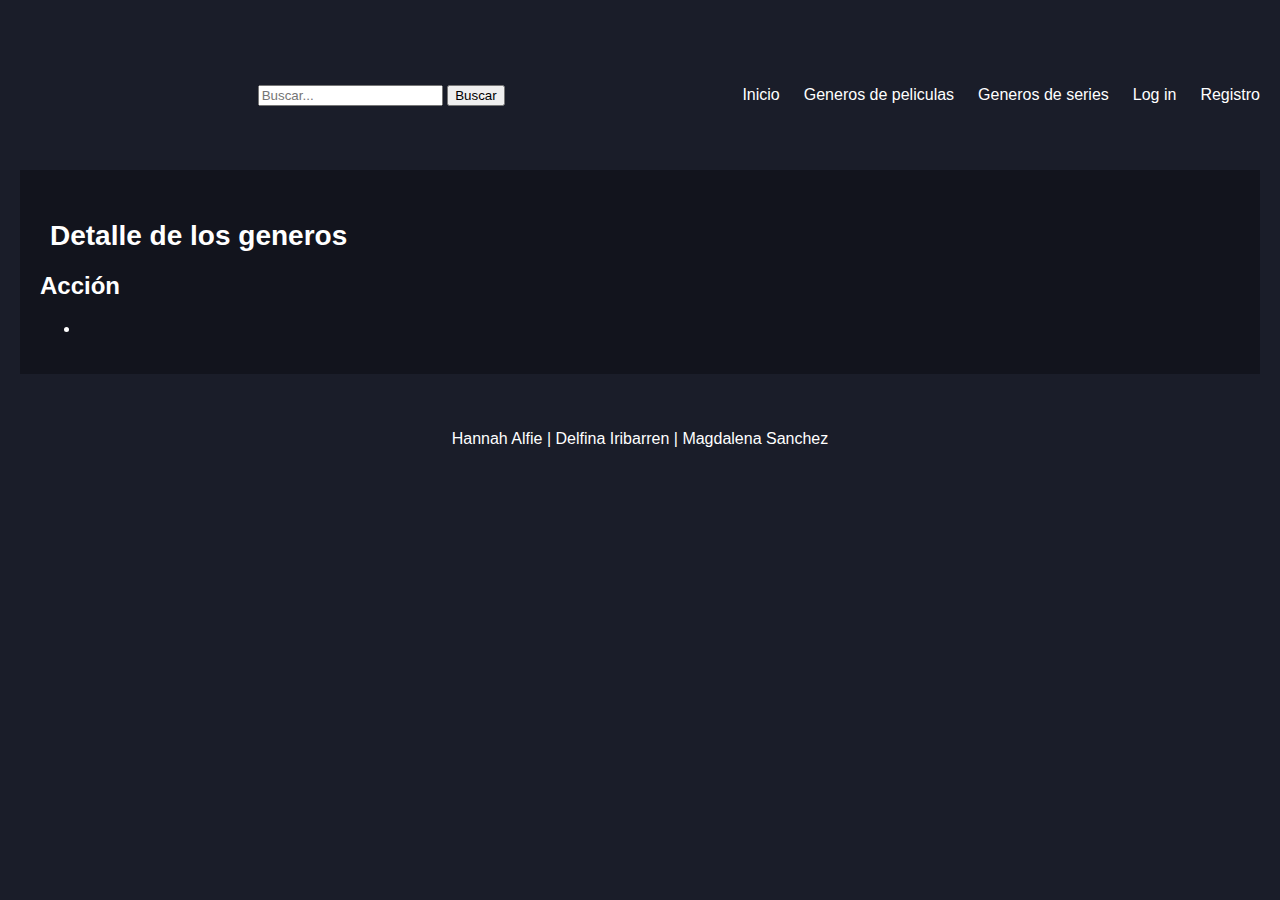
==== detalleGenero.html @ 36d88906 "hice registro html y css, cambie generos peliculas, empece detalle generos" ====
<!DOCTYPE html>
<html lang="en">
<head>
    <meta charset="UTF-8">
    <meta name="viewport" content="width=device-width, initial-scale=1.0">
    <title>Detalle genero</title>
    <link rel="stylesheet" href="./css/styles.css">
</head>
<body>
    <header>
        <img class="logo" src="./img/disneylogo.jpg.avif" alt="">
        <form action="./resultadosDeBusqueda.html" method="get">
            <input type="text" name="" id="" placeholder="Buscar..." required>
            <button type="submit">Buscar</button>
        </form>
        <nav class="formularioNavegador">
            <ul>
                <li>
                    <a href="./index.html">Inicio</a>
                </li>
                <li>
                    <a href="./generosPeliculas.html"> Generos de peliculas </a>
                </li>
                <li>
                    <a href="./generosSeries.html"> Generos de series</a>
                </li>
                <li>
                    <a href="./login.html"> Log in </a>
                </li>
                <li>
                    <a href="./registro.html"> Registro </a>
                </li>
            </ul>
        </nav>
    </header>
    <main>
<!-- Nombre del género. -->
<!-- Lista de películas o series de ese género con su foto y su nombre. -->
 <h1> Detalle de los generos</h1>
    <div class="accion">
        <h2>Acción</h2>
        <ul>
            <li>
                <!-- <img> foto pelicula de accion
                <h3> nombre pelicula de accion</h3> -->
            </li>
        </ul>
    </div>

        
    </main>
    <footer>
        <p>Hannah Alfie | Delfina Iribarren | Magdalena Sanchez</p>
    </footer>
</body>
</html>
---- css/styles.css ----
*{
    box-sizing: border-box;
}

body{
    font-family: 'Gill Sans', 'Gill Sans MT', Calibri, 'Trebuchet MS', sans-serif;
    background-color: #1a1d29;
    color: white;
    max-width: 1440px;
    margin: 0 auto;
    padding: 20px;
}

header{
        display: flex;
        justify-content: space-between;
        align-items: center; 
        height: 150px; 
    }
    
.logo{
    height: 75px;    
}

.buscador {
    display: flex;
    width: 50%;
    max-width: 500px;
    margin: 0 30px;
}

.buscador input {
    width: 80%;
    padding: 8px 15px;
    border: none;
    border-radius: 20px;
    background-color: #2d3548;
    color: white;
    font-size: 14px;
}

.buscador button {
    width: 20%;
    background-color: #0063e5;
    color: white;
    border: none;
    border-radius: 20px;
    font-size: 14px;
    font-weight: bold;
}

.formularioNavegador ul{
    list-style: none;
    display: flex;
    gap: 24px; 
    margin: 0;
    padding: 0;
}

.formularioNavegador li a{
        color: white;
        text-decoration: none;      
}

main {
    padding: 20px;
    background-color: #12141d;
    color: white;
}

main h1 {
    font-size: 28px;
    margin: 30px 0 20px 10px;
    color: #ffffff;
}


.contenedorPadre{
    display: flex;
    flex-wrap: wrap;
    justify-content: space-between;
    padding: 10px;
    margin-bottom: 30px;
}

.contenedor{
    width: 200px;
    background: #1e2130;
    margin-bottom: 20px;
    text-align: center;
    padding: 15px;
}

.contenedor img {
    width: 100%;
    margin-bottom: 10px;
}

.contenedor h2 {
    font-size: 14px;
    margin: 10px 5px 5px;
}

.contenedor h3 {
    font-size: 12px;
    color: #a0a8c0;
    margin: 0 5px 10px;
    font-weight: normal;
}

.contenedor a {
    display: inline-block;
    background: #0063e5;
    color: white;
    padding: 5px 10px;
    margin-bottom: 10px;
    text-decoration: none;
    font-size: 12px;
}

footer {
    padding: 40px 20px;
    text-align: center;
}

footer p {
    color: white; 
    font-size: 16px;
}

/* DETALLES */

.detallePelicula {
    width: 200px;
    height: auto;
    border-radius: 5px;
}

.detalleSerie{
    width: 200px;
    height: auto;
    border-radius: 5px;
}

.detalle-titulo {
    font-size: 32px;
    color: white;
}

.detalle-calificacion {
    color: #99c0f1;
    font-size: 20px;
}

.detalle-info {
    color: #a0a8c0;
    font-weight: normal;
}

.detalle-descripcion {
    color: #e0e3eb;

}

.detalle-genero a {
    color: #00a8e8;
    text-decoration: none;
}

/* LOGIN */
.container {
    display: flex;
    justify-content: center;
    padding: 20px;
    background: #1a1d29;
}

.login_container {
    background: #2d3548;
    padding: 30px;
    border-radius: 8px;
    width: 100%;
    max-width: 400px;
}

.login_container h2 {
    color: white;
    text-align: center;
    margin-bottom: 25px;
    font-size: 24px;
}

.form_group {
    margin-bottom: 15px;
}

.form_group label {
    color: #a0a8c0;
}

.form_control {
    width: 100%;
    padding: 10px;
    background: #1a1d29;
    border: none;
    border-radius: 4px;
    margin-top: 5px;
}

.boton {
    width: 100%;
    padding: 12px;
    background: #0063e5;
    color: white;
    border: none;
    border-radius: 4px;
    margin-top: 10px;
}

.login_container p {
    text-align: center;
    color: #a0a8c0;
    margin-top: 15px;
}

.login_container a {
    color: #00a8e8;
}

/* REGISTRO */
.registrate{
    display: flex;
    justify-content: center;
}
.contenedorFormRegister{
    display: flex;
    justify-content: center;
    padding: 20px;
    background: #1a1d29;
}
.contenedorFormRegister div{
    padding: 5px;
}
.contenedorFormRegister label{
    text-align: center;
    color: #a0a8c0;
    margin-top: 15px;
}
.contenedorFormRegister span{
    text-align: center;
    color: #a0a8c0;
    margin-top: 15px;
}
.yaTengo{
    text-align: center;
}
.contenedorFormRegister a{
    color: #00a8e8;
}
.botonEnviarRegistro{
    width: 100%;
    padding: 12px;
    background: #0063e5;
    color: white;
    border: none;
    border-radius: 4px;
    margin-top: 10px;
}
.botonEnviarRegistro a{
    color: white;
    text-decoration: none;
}
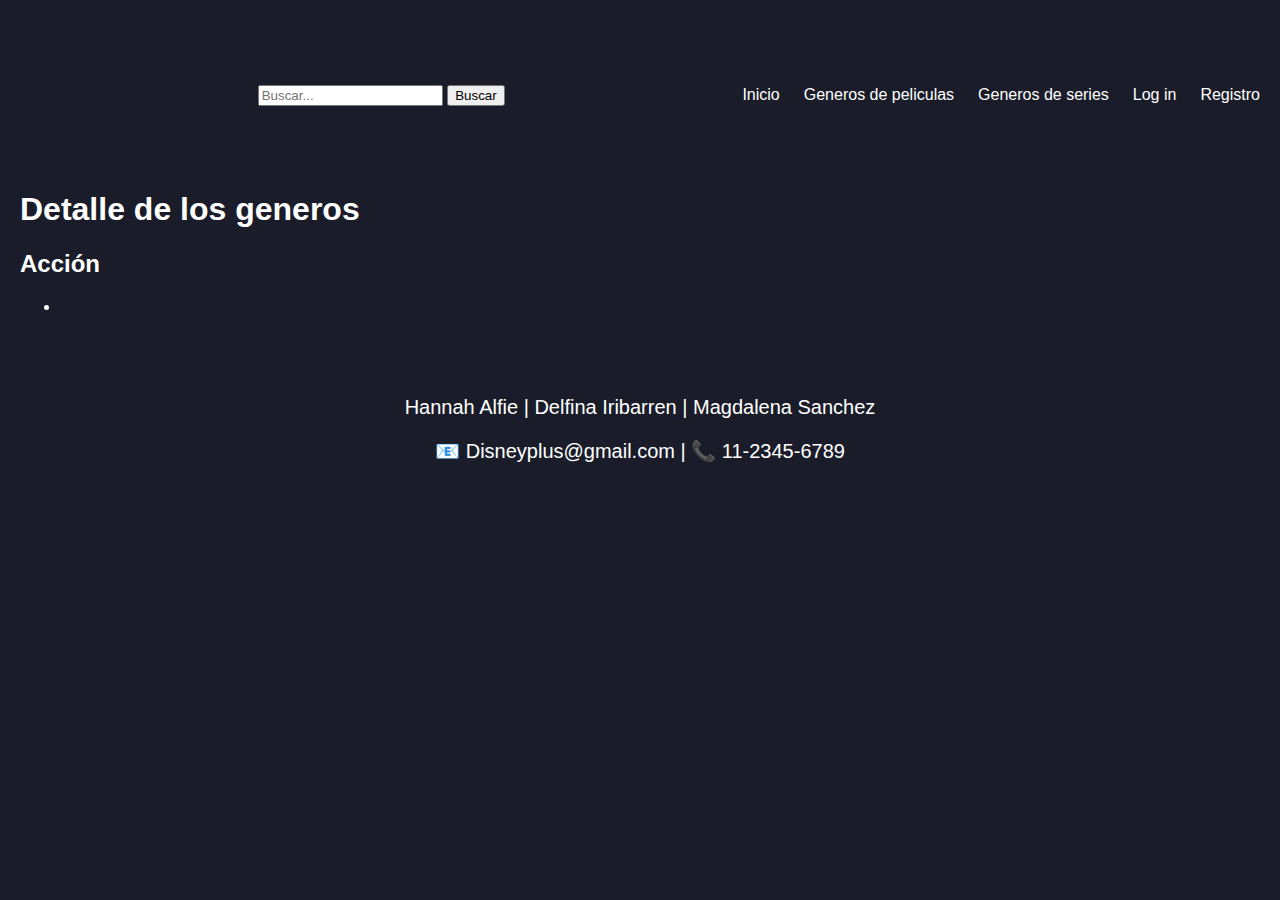
==== commit 95609a3a: "footer" ====
--- a/detalleGenero.html
+++ b/detalleGenero.html
@@ -49,8 +49,12 @@
 
         
     </main>
+
     <footer>
         <p>Hannah Alfie | Delfina Iribarren | Magdalena Sanchez</p>
+        <p>📧 Disneyplus@gmail.com | 📞 11-2345-6789</p>
     </footer>
+
+
 </body>
 </html>--- a/css/styles.css
+++ b/css/styles.css
@@ -10,7 +10,7 @@
     margin: 0 auto;
     padding: 20px;
 }
-
+/* HEADER */
 header{
         display: flex;
         justify-content: space-between;
@@ -62,18 +62,18 @@
         text-decoration: none;      
 }
 
-main {
+/* INDEX */
+.mainindex{
     padding: 20px;
     background-color: #12141d;
     color: white;
 }
 
-main h1 {
+.mainindex h1 {
     font-size: 28px;
     margin: 30px 0 20px 10px;
     color: #ffffff;
 }
-
 
 .contenedorPadre{
     display: flex;
@@ -117,15 +117,13 @@
     text-decoration: none;
     font-size: 12px;
 }
-
+/* FOOTER */
 footer {
-    padding: 40px 20px;
-    text-align: center;
-}
-
-footer p {
-    color: white; 
-    font-size: 16px;
+    color: #ffffff;
+    text-align: center;
+    padding: 20px;
+    font-size: 20px;
+    margin-top: 40px;
 }
 
 /* DETALLES */
@@ -167,7 +165,7 @@
     text-decoration: none;
 }
 
-/* LOGIN */
+/* FORMULARIOS */
 .container {
     display: flex;
     justify-content: center;
@@ -175,7 +173,7 @@
     background: #1a1d29;
 }
 
-.login_container {
+.login_container, .register_container{
     background: #2d3548;
     padding: 30px;
     border-radius: 8px;
@@ -183,21 +181,19 @@
     max-width: 400px;
 }
 
-.login_container h2 {
+
+.login_container h2, .register_container h2  {
     color: white;
     text-align: center;
     margin-bottom: 25px;
     font-size: 24px;
 }
 
+
 .form_group {
     margin-bottom: 15px;
 }
 
-.form_group label {
-    color: #a0a8c0;
-}
-
 .form_control {
     width: 100%;
     padding: 10px;
@@ -217,57 +213,15 @@
     margin-top: 10px;
 }
 
-.login_container p {
+.login_container p, .register_container p  {
     text-align: center;
     color: #a0a8c0;
     margin-top: 15px;
 }
 
-.login_container a {
+.login_container a, 
+.register_container a {
     color: #00a8e8;
 }
 
-/* REGISTRO */
-.registrate{
-    display: flex;
-    justify-content: center;
-}
-.contenedorFormRegister{
-    display: flex;
-    justify-content: center;
-    padding: 20px;
-    background: #1a1d29;
-}
-.contenedorFormRegister div{
-    padding: 5px;
-}
-.contenedorFormRegister label{
-    text-align: center;
-    color: #a0a8c0;
-    margin-top: 15px;
-}
-.contenedorFormRegister span{
-    text-align: center;
-    color: #a0a8c0;
-    margin-top: 15px;
-}
-.yaTengo{
-    text-align: center;
-}
-.contenedorFormRegister a{
-    color: #00a8e8;
-}
-.botonEnviarRegistro{
-    width: 100%;
-    padding: 12px;
-    background: #0063e5;
-    color: white;
-    border: none;
-    border-radius: 4px;
-    margin-top: 10px;
-}
-.botonEnviarRegistro a{
-    color: white;
-    text-decoration: none;
-}
-
+
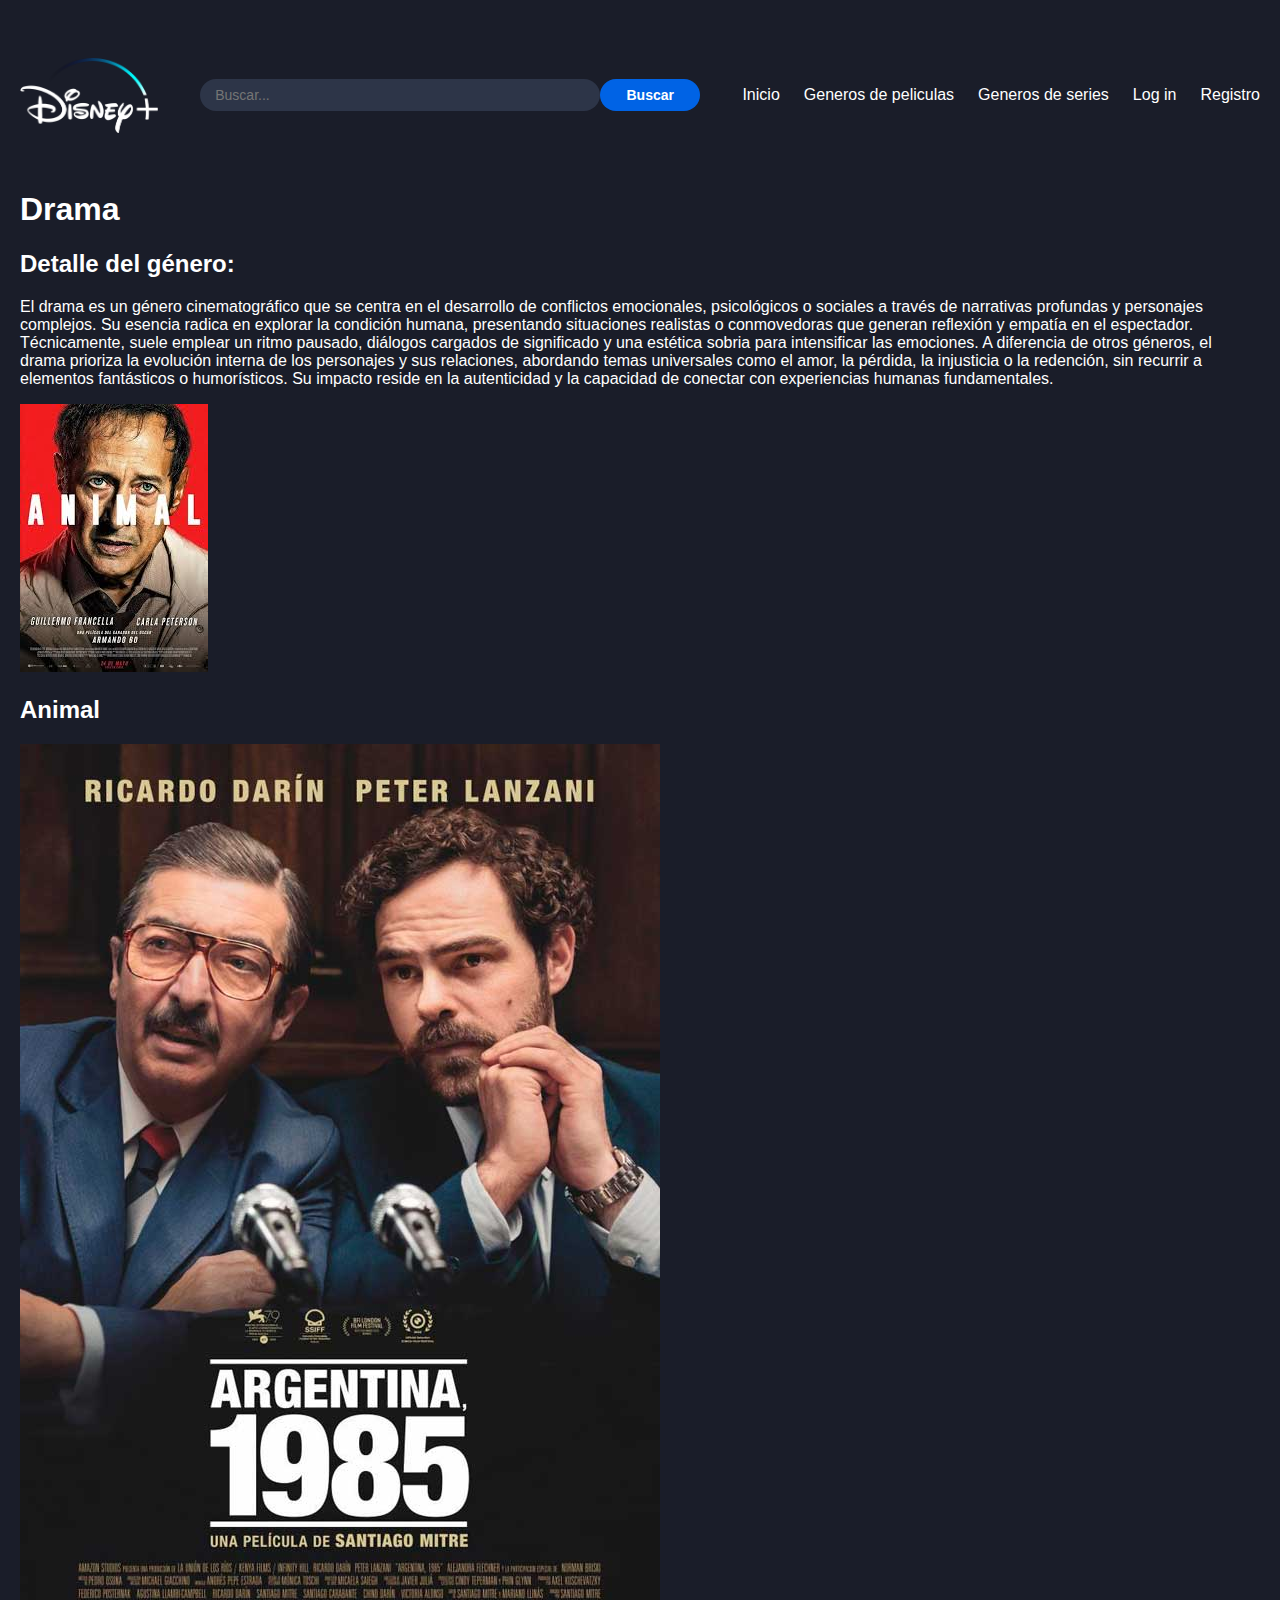
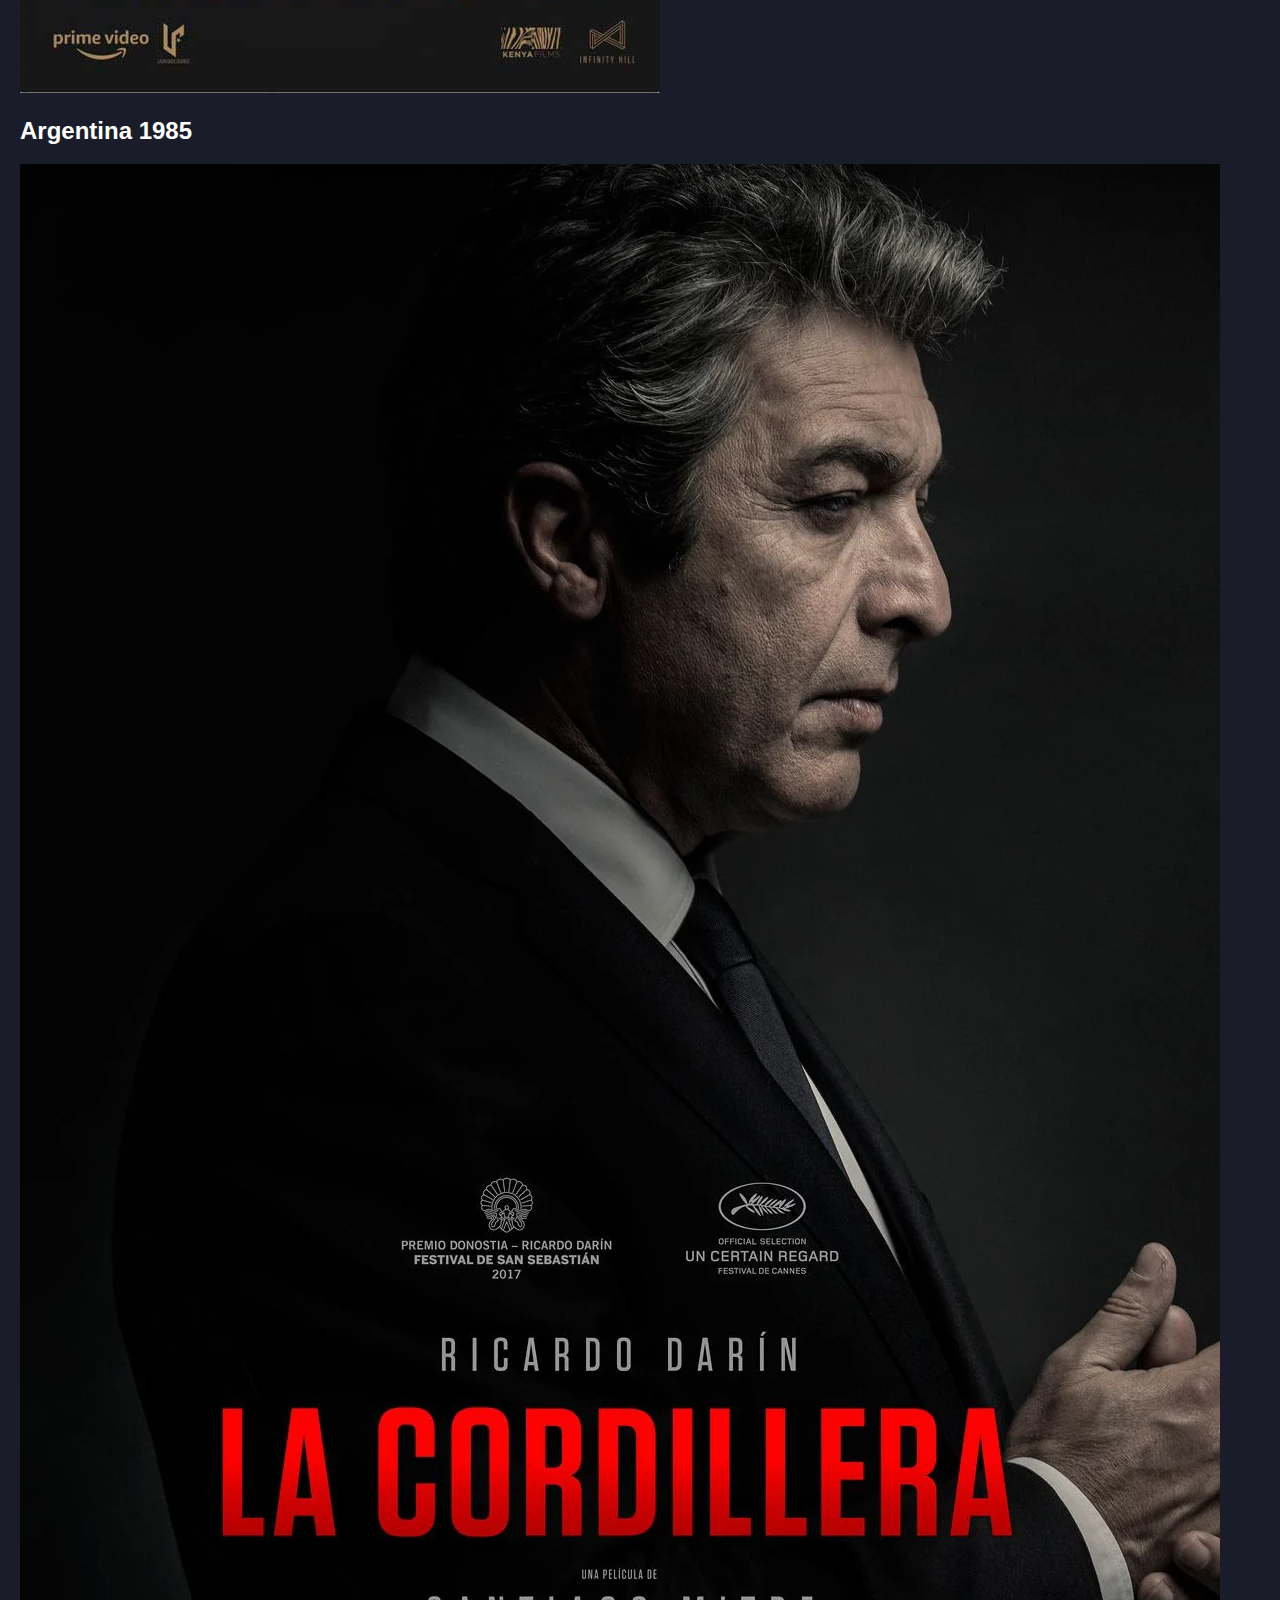
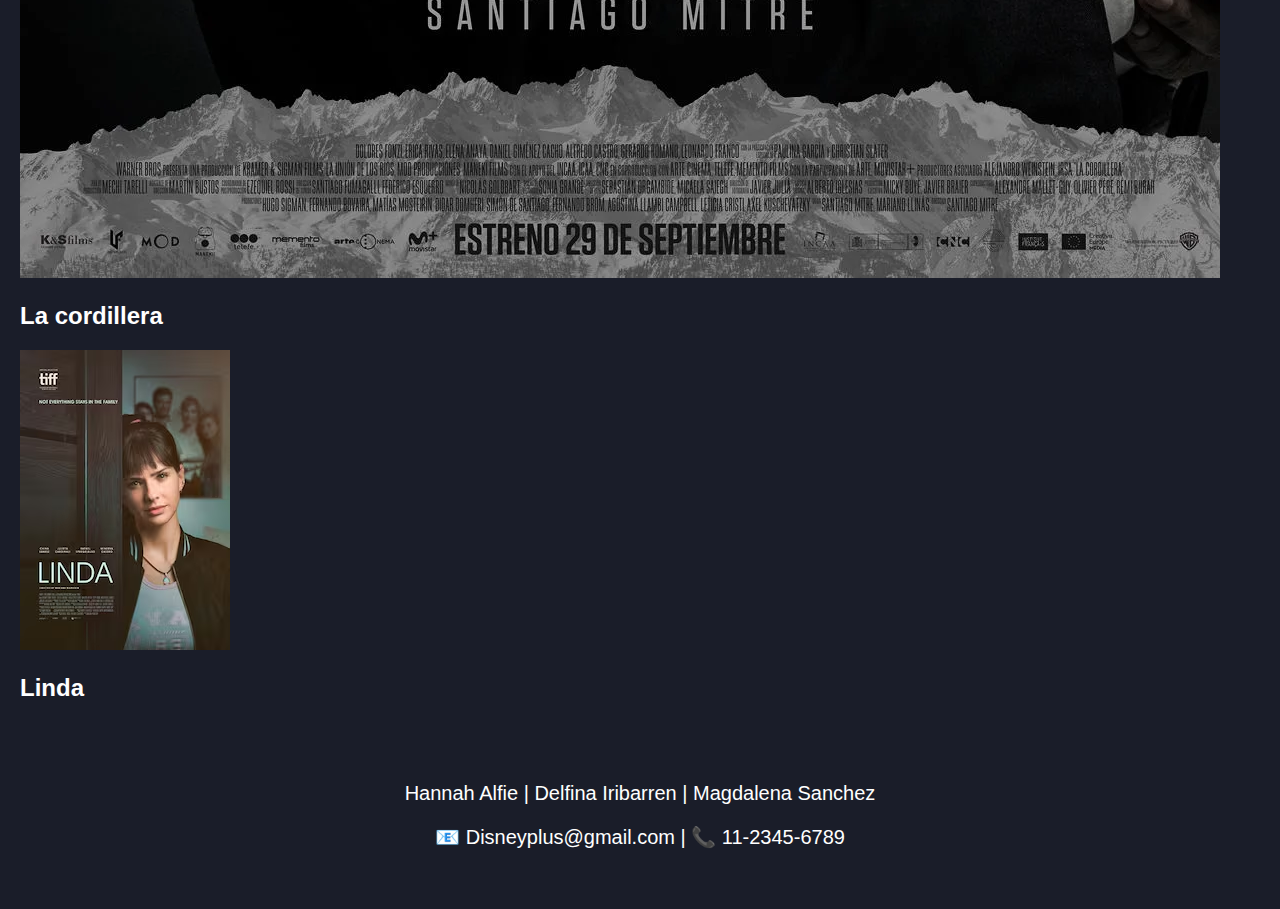
==== commit f19dbf4d: "detalle generos y generos" ====
--- a/detalleGenero.html
+++ b/detalleGenero.html
@@ -8,11 +8,14 @@
 </head>
 <body>
     <header>
-        <img class="logo" src="./img/disneylogo.jpg.avif" alt="">
-        <form action="./resultadosDeBusqueda.html" method="get">
+
+        <img class="logo" src="./img/Disney_Plus_logo.svg.png" alt="">
+
+        <form class="buscador" action="./resultadosDeBusqueda.html" method="get">
             <input type="text" name="" id="" placeholder="Buscar..." required>
             <button type="submit">Buscar</button>
         </form>
+
         <nav class="formularioNavegador">
             <ul>
                 <li>
@@ -33,21 +36,27 @@
             </ul>
         </nav>
     </header>
-    <main>
-<!-- Nombre del género. -->
-<!-- Lista de películas o series de ese género con su foto y su nombre. -->
- <h1> Detalle de los generos</h1>
-    <div class="accion">
-        <h2>Acción</h2>
-        <ul>
-            <li>
-                <!-- <img> foto pelicula de accion
-                <h3> nombre pelicula de accion</h3> -->
-            </li>
-        </ul>
-    </div>
 
+
+    <main class="main-detalle-genero">
+
+        <h1>Drama</h1>
+        <h2>Detalle del género:</h2>
+        <p>El drama es un género cinematográfico que se centra en el desarrollo de conflictos emocionales, psicológicos o sociales a través de narrativas profundas y personajes complejos. Su esencia radica en explorar la condición humana, presentando situaciones realistas o conmovedoras que generan reflexión y empatía en el espectador. Técnicamente, suele emplear un ritmo pausado, diálogos cargados de significado y una estética sobria para intensificar las emociones. A diferencia de otros géneros, el drama prioriza la evolución interna de los personajes y sus relaciones, abordando temas universales como el amor, la pérdida, la injusticia o la redención, sin recurrir a elementos fantásticos o humorísticos. Su impacto reside en la autenticidad y la capacidad de conectar con experiencias humanas fundamentales.</p>
         
+
+        <img src="./img/animal.png" alt="">
+        <h2>Animal</h2>
+
+        <img src="./img/arg1985.png" alt="">
+                <h2>Argentina 1985</h2>
+
+        <img src="./img/cordillera.jpg" alt="">
+        <h2>La cordillera</h2>
+        
+        <img src="./img/linda.jpg" alt="">
+        <h2>Linda</h2>
+
     </main>
 
     <footer>
--- a/css/styles.css
+++ b/css/styles.css
@@ -93,7 +93,7 @@
 
 .contenedor img {
     width: 100%;
-    margin-bottom: 10px;
+    height: auto;
 }
 
 .contenedor h2 {
@@ -224,4 +224,172 @@
     color: #00a8e8;
 }
 
-
+/* GENEROS PELICULAS */
+.generos_container {
+    width: 100%;
+    padding: 40px 20px;
+}
+
+.generos_container h1 {
+    color: white;
+    font-size: 32px;
+    text-align: center;
+    margin-bottom: 40px;
+}
+
+.generos_container ul {
+    list-style: none;
+    display: flex;
+    flex-wrap: wrap;
+    gap: 20px;
+    padding: 0;
+    justify-content: center;
+    max-width: 1000px;
+    margin: 0 auto;
+}
+
+.generos_container li {
+    width: 250px;
+    height: 120px;
+    background-color: #192a56;
+    border-radius: 12px;
+}
+
+.generos_container a {
+    display: flex;
+    align-items: center;
+    justify-content: center;
+    height: 100%;
+    color: white;
+    text-decoration: none;
+    font-size: 18px;
+    font-weight: 600;
+    text-align: center;
+    border-radius: 12px;
+}
+
+
+/* DETALLE GENERO */
+
+
+
+
+
+
+/* Medida para COMPUTADORAS, que la medida es 1024px o menos */
+@media (max-width: 1024px) {
+    header {
+        flex-direction: column;
+        height: auto;
+        padding: 10px 0;
+        text-align: center;
+    }
+    .buscador {
+        width: 70%;
+        margin: 10px auto;
+    }
+    .formularioNavegador ul {
+        justify-content: center;
+        flex-wrap: wrap;
+        gap: 16px;
+    }
+    .contenedorPadre {
+        justify-content: center;
+    }
+    .contenedor {
+        margin: 10px;
+    }
+}
+
+/* Medida para TABLETS, que la medida es de 768px o menos */
+@media (max-width: 768px) {
+    body {
+        padding: 10px;
+    }
+    header{
+        flex-direction: column;
+        height:auto;
+        text-align: center;
+    }
+    .logo {
+        height: 60px;
+    }
+    .buscador {
+        flex-direction: column;
+        width: 90%;
+    }
+
+    .buscador button {
+        width: 100%;
+        margin: 5px 0;
+        font-size: 16px;
+    }
+    .formularioNavegador ul {
+        flex-direction: column;
+        align-items: center;
+    }
+    .mainindex h1 {
+        font-size: 24px;
+        text-align: center;
+        margin-left: 0;
+    }
+    .contenedorPadre {
+        justify-content: center;
+    }
+    .contenedor {
+        width: 45%;
+        max-width: 300px;
+    }
+    footer {
+        font-size: 18px;
+    }
+    .login_container {
+        width: 90%;
+    }
+    .register_container {
+        width: 90%;
+    }
+}
+
+/* Medida para CELULARES, que la medida es de 420px o menos */
+@media (max-width: 420px) {
+    .contenedor {
+        width: 100%;
+        max-width: 100%;
+    }
+    .mainindex h1 {
+        font-size: 20px;
+    }
+    .detalle-titulo {
+        font-size: 22px;
+        text-align: center;
+    }
+    .detalle-calificacion {
+        font-size: 16px;
+        text-align: center;
+    }
+    .detalle-info {
+        font-size: 16px;
+        text-align: center;
+    }
+    .buscador {
+        width: 100%;
+        margin: 10px 0;
+    }
+    .login_container h2 {
+        font-size: 20px;
+    }
+    .register_container h2 {
+        font-size: 20px;
+    }
+    .form_control {
+        font-size: 14px;
+    }
+    .boton {
+        font-size: 14px;
+    }
+    footer {
+        font-size: 16px;
+    }
+}
+
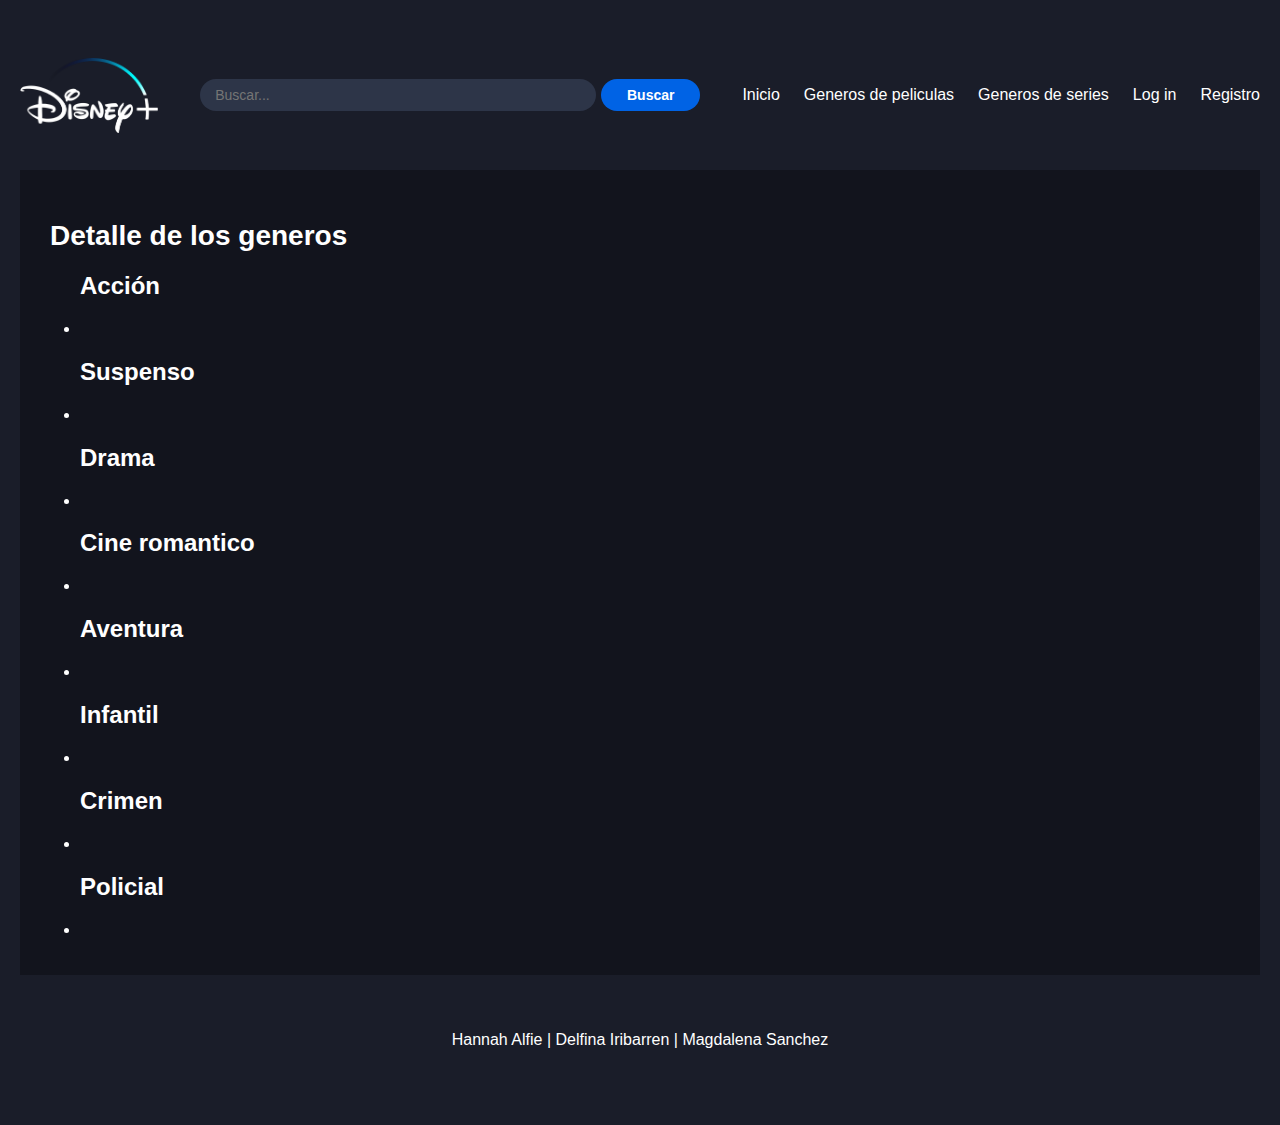
==== commit e257958b: "hice header detalle genero, modifique el boton de busqueda, termine html e hice el css de generos de" ====
--- a/detalleGenero.html
+++ b/detalleGenero.html
@@ -8,14 +8,12 @@
 </head>
 <body>
     <header>
-
         <img class="logo" src="./img/Disney_Plus_logo.svg.png" alt="">
 
-        <form class="buscador" action="./resultadosDeBusqueda.html" method="get">
+        <form class="buscador"action="./resultadosDeBusqueda.html" method="get">
             <input type="text" name="" id="" placeholder="Buscar..." required>
             <button type="submit">Buscar</button>
         </form>
-
         <nav class="formularioNavegador">
             <ul>
                 <li>
@@ -36,34 +34,75 @@
             </ul>
         </nav>
     </header>
+    <main>
+<!-- Nombre del género. -->
+<!-- Lista de películas o series de ese género con su foto y su nombre. -->
+ <h1> Detalle de los generos</h1>
+    <div class="accion">
+        <ul>
+            <h2>Acción</h2>
+                <li>
+                <!-- <img> foto pelicula de accion
+                <h3> nombre pelicula de accion</h3> -->
+                </li>
+            <h2> Suspenso </h2>
+                <li>
+
+                </li>
+            <h2> Drama </h2>
+                <li>
+                    
+                </li>
+            <h2> Cine romantico </h2>
+                <li>
+                    
+                </li>
+            <h2> Aventura </h2>
+                <li>
+                    
+                </li>
+            <h2> Infantil </h2>
+                <li>
+                    
+                </li>
+            <h2> Crimen </h2>
+                <li>
+                    
+                </li>
+            <h2> Policial </h2>
+                <li>
+                    
+                </li>
+        </ul>
+    </div>
+
+   <!-- 
+Animal: suspenso
+Argentina 1985: drama
+El futbol o yo: cine romantico
+la cordillera: suspenso - drama
+linda: drama
+me case con un boludo: cine romantico - comedia romantica
+
+moana: animacion  - infantil
+madagascar: animacion -  - infantil
+toy story: animacion -  - infantil
+buscando a nemo: animacion -  - infantil
+cars: animacion -  - infantil
+la era de hielo: animacion -  - infantil
+
+gossip girl: drama
+la casa de papel: accion
+stranger things: aventura - ciencia ficcion
+riverdale: crimen - drama - suspenso
+velvet: drama - aventura
+dahmer: policial
+   -->
 
 
-    <main class="main-detalle-genero">
-
-        <h1>Drama</h1>
-        <h2>Detalle del género:</h2>
-        <p>El drama es un género cinematográfico que se centra en el desarrollo de conflictos emocionales, psicológicos o sociales a través de narrativas profundas y personajes complejos. Su esencia radica en explorar la condición humana, presentando situaciones realistas o conmovedoras que generan reflexión y empatía en el espectador. Técnicamente, suele emplear un ritmo pausado, diálogos cargados de significado y una estética sobria para intensificar las emociones. A diferencia de otros géneros, el drama prioriza la evolución interna de los personajes y sus relaciones, abordando temas universales como el amor, la pérdida, la injusticia o la redención, sin recurrir a elementos fantásticos o humorísticos. Su impacto reside en la autenticidad y la capacidad de conectar con experiencias humanas fundamentales.</p>
-        
-
-        <img src="./img/animal.png" alt="">
-        <h2>Animal</h2>
-
-        <img src="./img/arg1985.png" alt="">
-                <h2>Argentina 1985</h2>
-
-        <img src="./img/cordillera.jpg" alt="">
-        <h2>La cordillera</h2>
-        
-        <img src="./img/linda.jpg" alt="">
-        <h2>Linda</h2>
-
     </main>
-
     <footer>
         <p>Hannah Alfie | Delfina Iribarren | Magdalena Sanchez</p>
-        <p>📧 Disneyplus@gmail.com | 📞 11-2345-6789</p>
     </footer>
-
-
 </body>
 </html>--- a/css/styles.css
+++ b/css/styles.css
@@ -10,7 +10,7 @@
     margin: 0 auto;
     padding: 20px;
 }
-/* HEADER */
+
 header{
         display: flex;
         justify-content: space-between;
@@ -37,6 +37,7 @@
     background-color: #2d3548;
     color: white;
     font-size: 14px;
+    margin-right: 5px;
 }
 
 .buscador button {
@@ -62,18 +63,18 @@
         text-decoration: none;      
 }
 
-/* INDEX */
-.mainindex{
+main {
     padding: 20px;
     background-color: #12141d;
     color: white;
 }
 
-.mainindex h1 {
+main h1 {
     font-size: 28px;
     margin: 30px 0 20px 10px;
     color: #ffffff;
 }
+
 
 .contenedorPadre{
     display: flex;
@@ -93,7 +94,7 @@
 
 .contenedor img {
     width: 100%;
-    height: auto;
+    margin-bottom: 10px;
 }
 
 .contenedor h2 {
@@ -117,13 +118,15 @@
     text-decoration: none;
     font-size: 12px;
 }
-/* FOOTER */
+
 footer {
-    color: #ffffff;
-    text-align: center;
-    padding: 20px;
-    font-size: 20px;
-    margin-top: 40px;
+    padding: 40px 20px;
+    text-align: center;
+}
+
+footer p {
+    color: white; 
+    font-size: 16px;
 }
 
 /* DETALLES */
@@ -165,7 +168,7 @@
     text-decoration: none;
 }
 
-/* FORMULARIOS */
+/* LOGIN */
 .container {
     display: flex;
     justify-content: center;
@@ -173,7 +176,7 @@
     background: #1a1d29;
 }
 
-.login_container, .register_container{
+.login_container {
     background: #2d3548;
     padding: 30px;
     border-radius: 8px;
@@ -181,19 +184,21 @@
     max-width: 400px;
 }
 
-
-.login_container h2, .register_container h2  {
+.login_container h2 {
     color: white;
     text-align: center;
     margin-bottom: 25px;
     font-size: 24px;
 }
 
-
 .form_group {
     margin-bottom: 15px;
 }
 
+.form_group label {
+    color: #a0a8c0;
+}
+
 .form_control {
     width: 100%;
     padding: 10px;
@@ -213,183 +218,73 @@
     margin-top: 10px;
 }
 
-.login_container p, .register_container p  {
+.login_container p {
     text-align: center;
     color: #a0a8c0;
     margin-top: 15px;
 }
 
-.login_container a, 
-.register_container a {
+.login_container a {
     color: #00a8e8;
 }
 
-/* GENEROS PELICULAS */
-.generos_container {
-    width: 100%;
-    padding: 40px 20px;
-}
-
-.generos_container h1 {
-    color: white;
-    font-size: 32px;
-    text-align: center;
-    margin-bottom: 40px;
-}
-
-.generos_container ul {
+/* REGISTRO */
+.registrate{
+    display: flex;
+    justify-content: center;
+}
+.contenedorFormRegister{
+    display: flex;
+    justify-content: center;
+    padding: 20px;
+    background: #1a1d29;
+}
+.contenedorFormRegister div{
+    padding: 5px;
+}
+.contenedorFormRegister label{
+    text-align: center;
+    color: #a0a8c0;
+    margin-top: 15px;
+}
+.contenedorFormRegister span{
+    text-align: center;
+    color: #a0a8c0;
+    margin-top: 15px;
+}
+.yaTengo{
+    text-align: center;
+}
+.contenedorFormRegister a{
+    color: #00a8e8;
+}
+.botonEnviarRegistro{
+    width: 100%;
+    padding: 12px;
+    background: #0063e5;
+    color: white;
+    border: none;
+    border-radius: 4px;
+    margin-top: 10px;
+}
+.botonEnviarRegistro a{
+    color: white;
+    text-decoration: none;
+}
+
+/* GENEROS PELICULAS Y GENEROS SERIES */
+.generos ul{
+    display: flex;
+    justify-content: space-around;
+}
+.generos li{
+    padding: 5px;
     list-style: none;
-    display: flex;
-    flex-wrap: wrap;
-    gap: 20px;
-    padding: 0;
-    justify-content: center;
-    max-width: 1000px;
-    margin: 0 auto;
-}
-
-.generos_container li {
-    width: 250px;
-    height: 120px;
-    background-color: #192a56;
-    border-radius: 12px;
-}
-
-.generos_container a {
-    display: flex;
-    align-items: center;
-    justify-content: center;
-    height: 100%;
-    color: white;
-    text-decoration: none;
-    font-size: 18px;
-    font-weight: 600;
-    text-align: center;
-    border-radius: 12px;
-}
-
-
-/* DETALLE GENERO */
-
-
-
-
-
-
-/* Medida para COMPUTADORAS, que la medida es 1024px o menos */
-@media (max-width: 1024px) {
-    header {
-        flex-direction: column;
-        height: auto;
-        padding: 10px 0;
-        text-align: center;
-    }
-    .buscador {
-        width: 70%;
-        margin: 10px auto;
-    }
-    .formularioNavegador ul {
-        justify-content: center;
-        flex-wrap: wrap;
-        gap: 16px;
-    }
-    .contenedorPadre {
-        justify-content: center;
-    }
-    .contenedor {
-        margin: 10px;
-    }
-}
-
-/* Medida para TABLETS, que la medida es de 768px o menos */
-@media (max-width: 768px) {
-    body {
-        padding: 10px;
-    }
-    header{
-        flex-direction: column;
-        height:auto;
-        text-align: center;
-    }
-    .logo {
-        height: 60px;
-    }
-    .buscador {
-        flex-direction: column;
-        width: 90%;
-    }
-
-    .buscador button {
-        width: 100%;
-        margin: 5px 0;
-        font-size: 16px;
-    }
-    .formularioNavegador ul {
-        flex-direction: column;
-        align-items: center;
-    }
-    .mainindex h1 {
-        font-size: 24px;
-        text-align: center;
-        margin-left: 0;
-    }
-    .contenedorPadre {
-        justify-content: center;
-    }
-    .contenedor {
-        width: 45%;
-        max-width: 300px;
-    }
-    footer {
-        font-size: 18px;
-    }
-    .login_container {
-        width: 90%;
-    }
-    .register_container {
-        width: 90%;
-    }
-}
-
-/* Medida para CELULARES, que la medida es de 420px o menos */
-@media (max-width: 420px) {
-    .contenedor {
-        width: 100%;
-        max-width: 100%;
-    }
-    .mainindex h1 {
-        font-size: 20px;
-    }
-    .detalle-titulo {
-        font-size: 22px;
-        text-align: center;
-    }
-    .detalle-calificacion {
-        font-size: 16px;
-        text-align: center;
-    }
-    .detalle-info {
-        font-size: 16px;
-        text-align: center;
-    }
-    .buscador {
-        width: 100%;
-        margin: 10px 0;
-    }
-    .login_container h2 {
-        font-size: 20px;
-    }
-    .register_container h2 {
-        font-size: 20px;
-    }
-    .form_control {
-        font-size: 14px;
-    }
-    .boton {
-        font-size: 14px;
-    }
-    footer {
-        font-size: 16px;
-    }
-}
-
+}
+.generos a{
+    text-decoration: none;
+    color:#00a8e8;
+    border: 2px solid #00a8e8;
+    border-radius: 4px;
+    padding: 8px;
+}
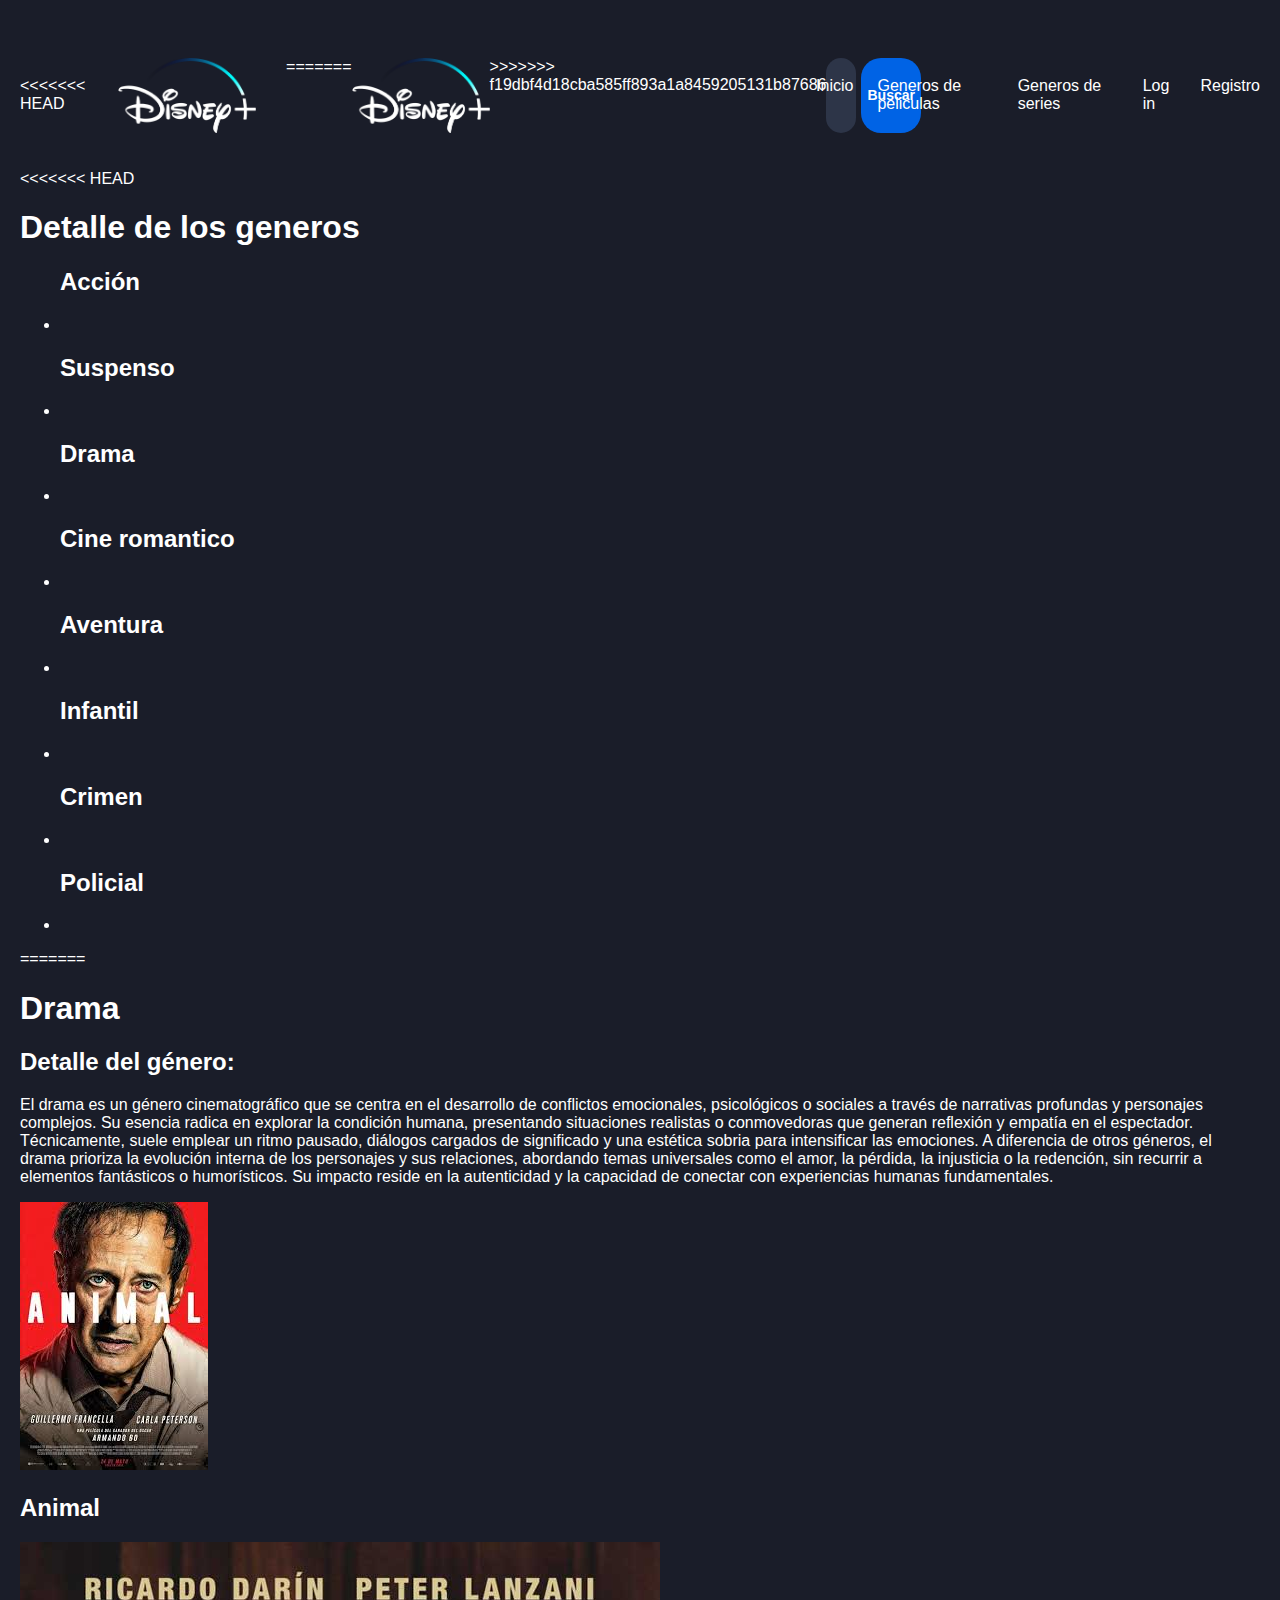
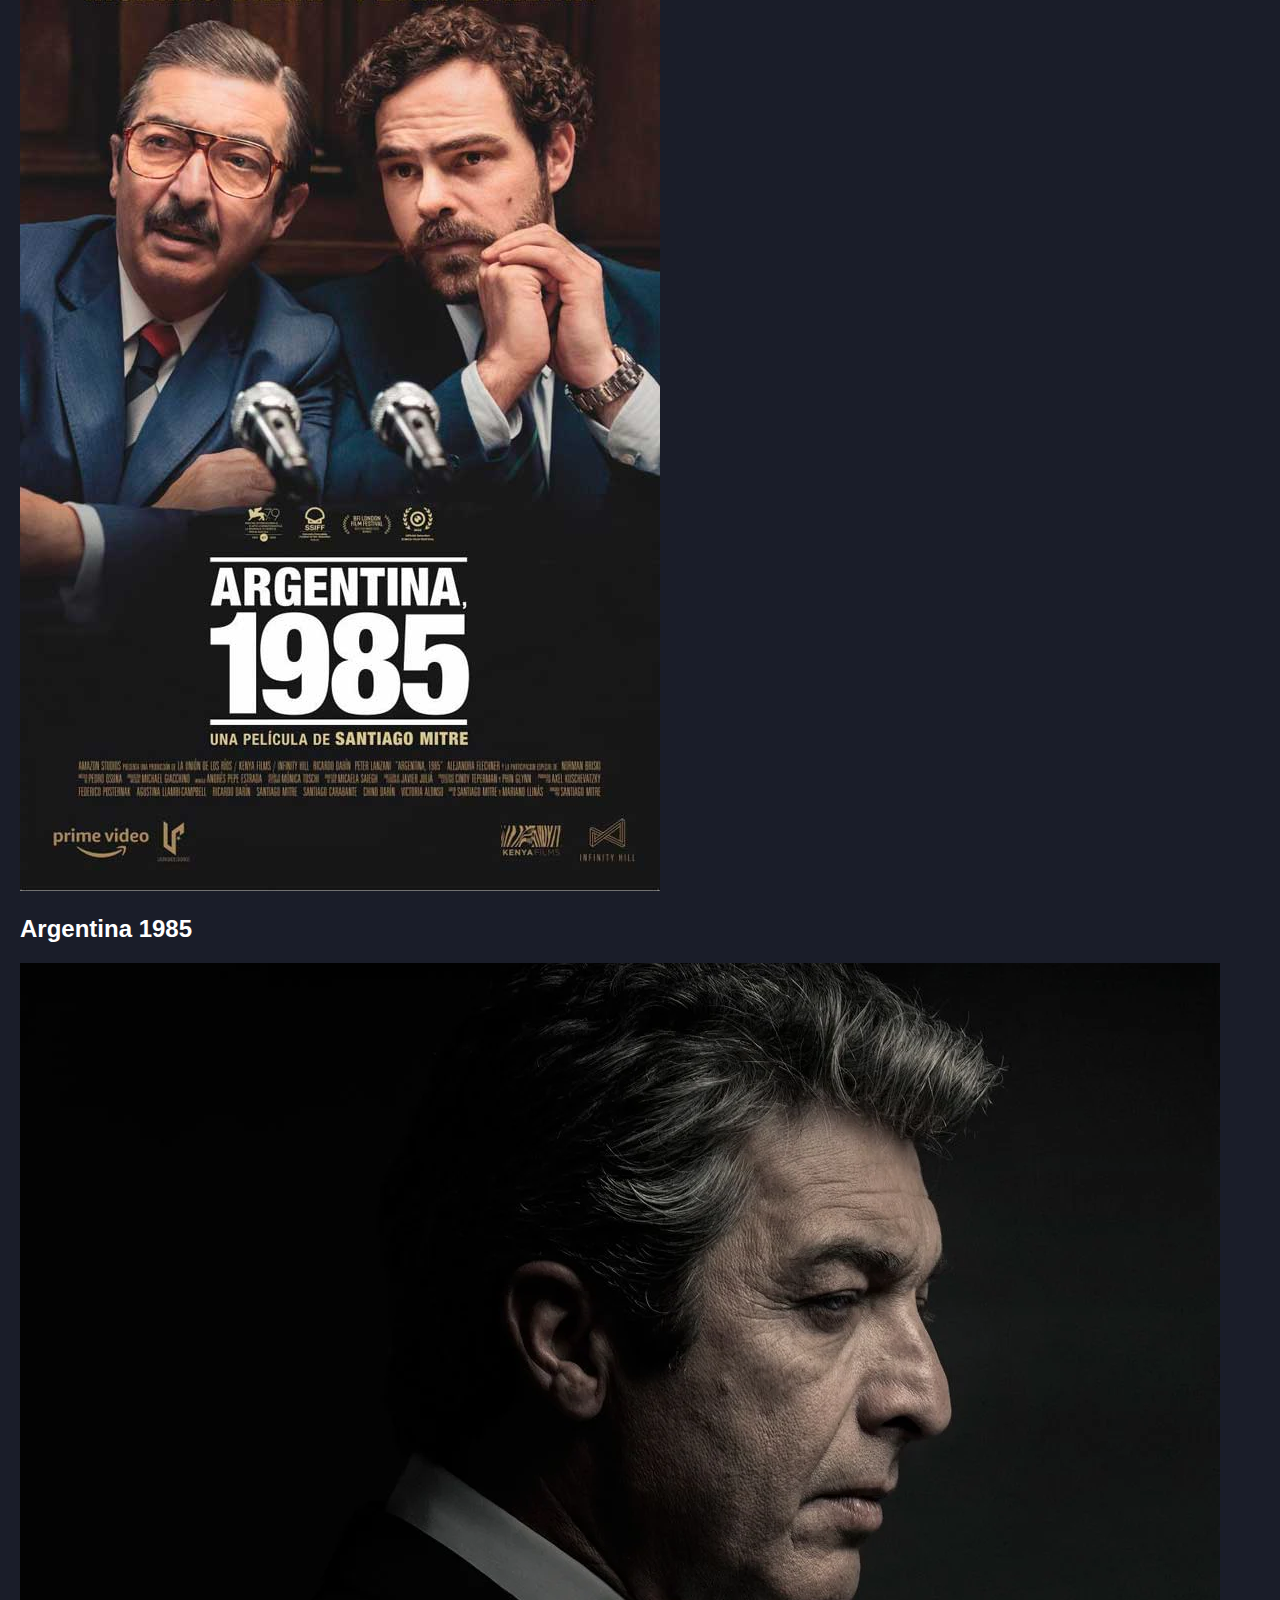
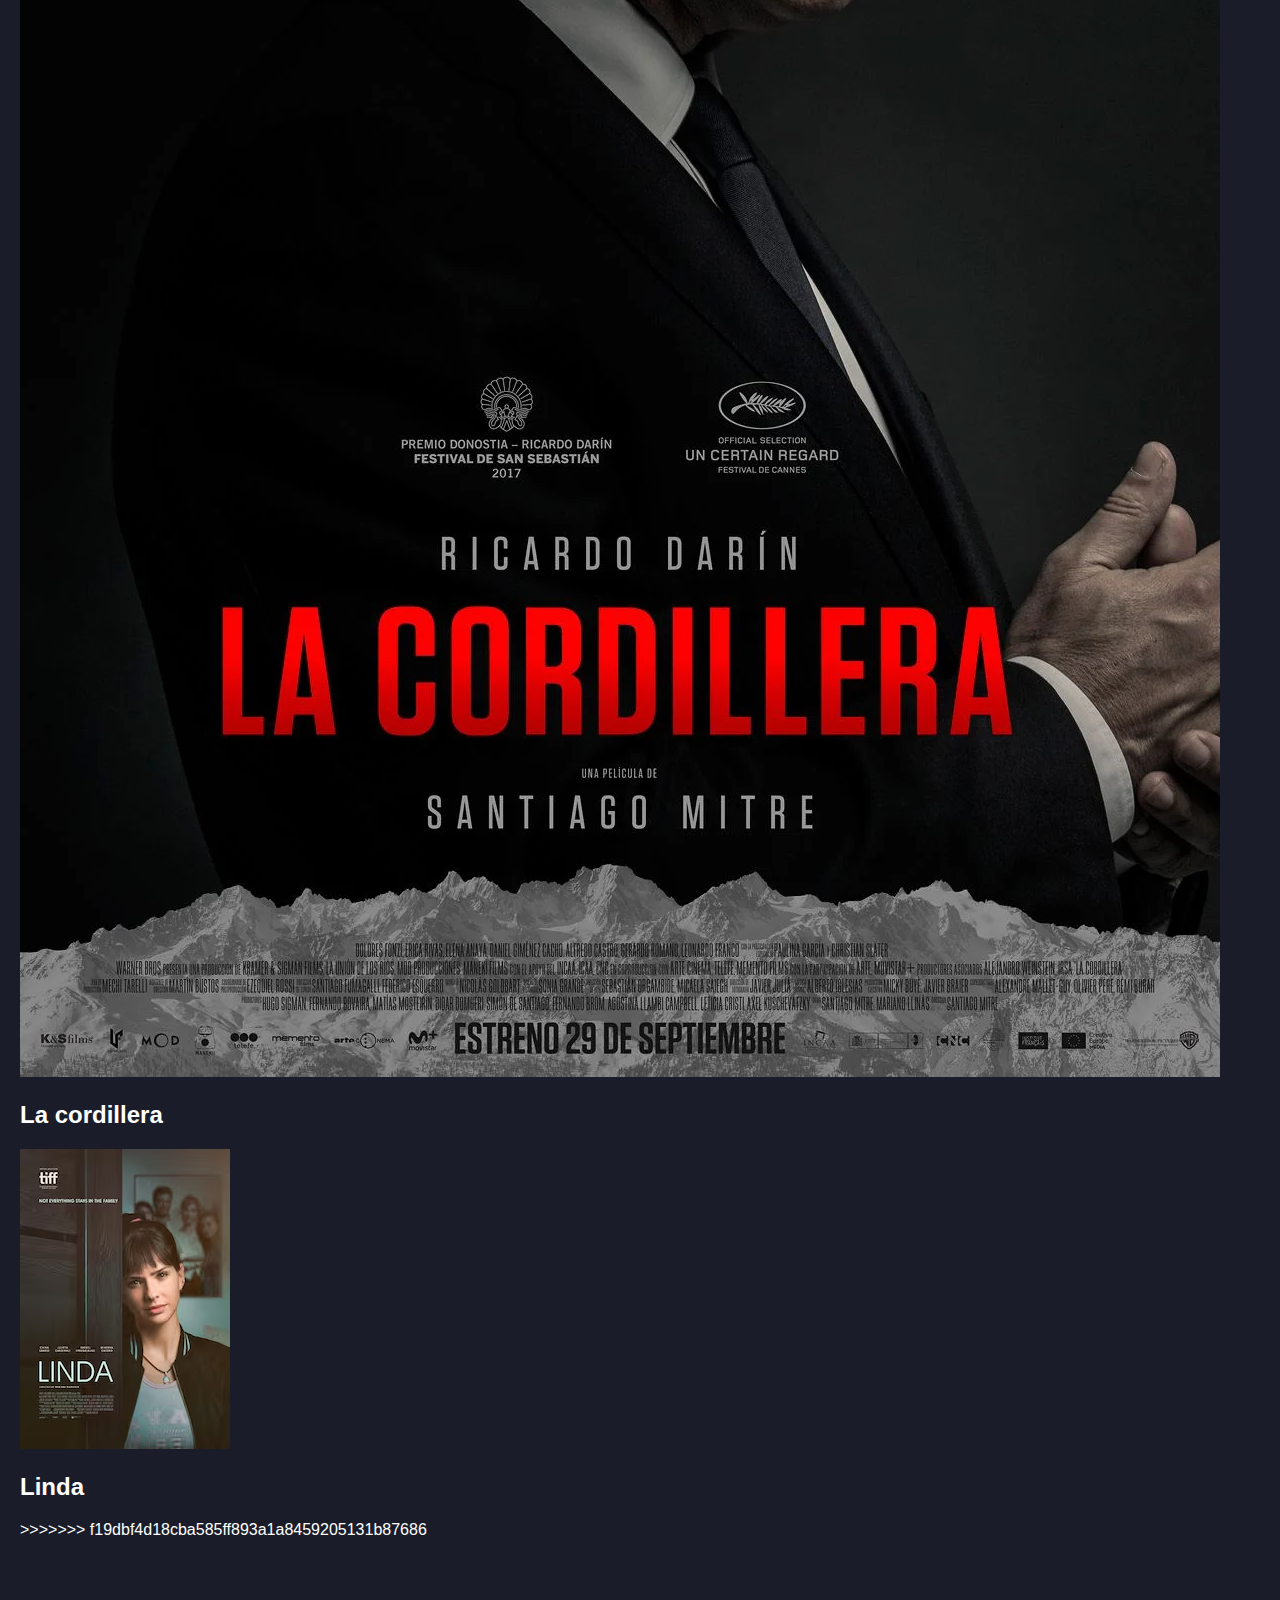
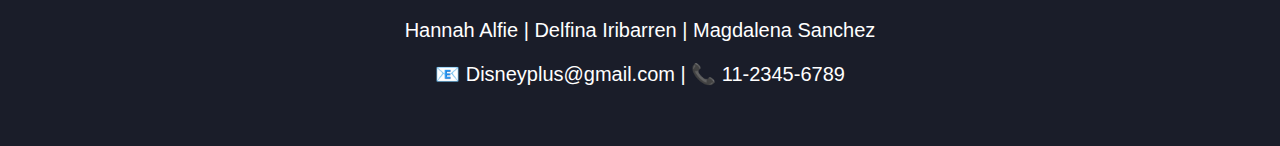
==== commit aeace5fb: "header de detalle genero, termine html de detalle pelicula y serie y su css" ====
--- a/detalleGenero.html
+++ b/detalleGenero.html
@@ -8,12 +8,20 @@
 </head>
 <body>
     <header>
+<<<<<<< HEAD
         <img class="logo" src="./img/Disney_Plus_logo.svg.png" alt="">
 
         <form class="buscador"action="./resultadosDeBusqueda.html" method="get">
+=======
+
+        <img class="logo" src="./img/Disney_Plus_logo.svg.png" alt="">
+
+        <form class="buscador" action="./resultadosDeBusqueda.html" method="get">
+>>>>>>> f19dbf4d18cba585ff893a1a8459205131b87686
             <input type="text" name="" id="" placeholder="Buscar..." required>
             <button type="submit">Buscar</button>
         </form>
+
         <nav class="formularioNavegador">
             <ul>
                 <li>
@@ -34,6 +42,7 @@
             </ul>
         </nav>
     </header>
+<<<<<<< HEAD
     <main>
 <!-- Nombre del género. -->
 <!-- Lista de películas o series de ese género con su foto y su nombre. -->
@@ -99,10 +108,36 @@
 dahmer: policial
    -->
 
+=======
+
+
+    <main class="main-detalle-genero">
+
+        <h1>Drama</h1>
+        <h2>Detalle del género:</h2>
+        <p>El drama es un género cinematográfico que se centra en el desarrollo de conflictos emocionales, psicológicos o sociales a través de narrativas profundas y personajes complejos. Su esencia radica en explorar la condición humana, presentando situaciones realistas o conmovedoras que generan reflexión y empatía en el espectador. Técnicamente, suele emplear un ritmo pausado, diálogos cargados de significado y una estética sobria para intensificar las emociones. A diferencia de otros géneros, el drama prioriza la evolución interna de los personajes y sus relaciones, abordando temas universales como el amor, la pérdida, la injusticia o la redención, sin recurrir a elementos fantásticos o humorísticos. Su impacto reside en la autenticidad y la capacidad de conectar con experiencias humanas fundamentales.</p>
+        
+
+        <img src="./img/animal.png" alt="">
+        <h2>Animal</h2>
+
+        <img src="./img/arg1985.png" alt="">
+                <h2>Argentina 1985</h2>
+
+        <img src="./img/cordillera.jpg" alt="">
+        <h2>La cordillera</h2>
+        
+        <img src="./img/linda.jpg" alt="">
+        <h2>Linda</h2>
+>>>>>>> f19dbf4d18cba585ff893a1a8459205131b87686
 
     </main>
+
     <footer>
         <p>Hannah Alfie | Delfina Iribarren | Magdalena Sanchez</p>
+        <p>📧 Disneyplus@gmail.com | 📞 11-2345-6789</p>
     </footer>
+
+
 </body>
 </html>--- a/css/styles.css
+++ b/css/styles.css
@@ -10,7 +10,7 @@
     margin: 0 auto;
     padding: 20px;
 }
-
+/* HEADER */
 header{
         display: flex;
         justify-content: space-between;
@@ -63,18 +63,18 @@
         text-decoration: none;      
 }
 
-main {
+/* INDEX */
+.mainindex{
     padding: 20px;
     background-color: #12141d;
     color: white;
 }
 
-main h1 {
+.mainindex h1 {
     font-size: 28px;
     margin: 30px 0 20px 10px;
     color: #ffffff;
 }
-
 
 .contenedorPadre{
     display: flex;
@@ -94,7 +94,7 @@
 
 .contenedor img {
     width: 100%;
-    margin-bottom: 10px;
+    height: auto;
 }
 
 .contenedor h2 {
@@ -118,15 +118,13 @@
     text-decoration: none;
     font-size: 12px;
 }
-
+/* FOOTER */
 footer {
-    padding: 40px 20px;
-    text-align: center;
-}
-
-footer p {
-    color: white; 
-    font-size: 16px;
+    color: #ffffff;
+    text-align: center;
+    padding: 20px;
+    font-size: 20px;
+    margin-top: 40px;
 }
 
 /* DETALLES */
@@ -168,7 +166,7 @@
     text-decoration: none;
 }
 
-/* LOGIN */
+/* FORMULARIOS */
 .container {
     display: flex;
     justify-content: center;
@@ -176,7 +174,7 @@
     background: #1a1d29;
 }
 
-.login_container {
+.login_container, .register_container{
     background: #2d3548;
     padding: 30px;
     border-radius: 8px;
@@ -184,19 +182,17 @@
     max-width: 400px;
 }
 
-.login_container h2 {
+
+.login_container h2, .register_container h2  {
     color: white;
     text-align: center;
     margin-bottom: 25px;
     font-size: 24px;
 }
 
+
 .form_group {
     margin-bottom: 15px;
-}
-
-.form_group label {
-    color: #a0a8c0;
 }
 
 .form_control {
@@ -218,58 +214,184 @@
     margin-top: 10px;
 }
 
-.login_container p {
+.login_container p, .register_container p  {
     text-align: center;
     color: #a0a8c0;
     margin-top: 15px;
 }
 
-.login_container a {
+.login_container a, 
+.register_container a {
     color: #00a8e8;
 }
 
-/* REGISTRO */
-.registrate{
-    display: flex;
+/* GENEROS PELICULAS */
+.generos_container {
+    width: 100%;
+    padding: 40px 20px;
+}
+
+.generos_container h1 {
+    color: white;
+    font-size: 32px;
+    text-align: center;
+    margin-bottom: 40px;
+}
+
+.generos_container ul {
+    list-style: none;
+    display: flex;
+    flex-wrap: wrap;
+    gap: 20px;
+    padding: 0;
     justify-content: center;
-}
-.contenedorFormRegister{
-    display: flex;
+    max-width: 1000px;
+    margin: 0 auto;
+}
+
+.generos_container li {
+    width: 250px;
+    height: 120px;
+    background-color: #192a56;
+    border-radius: 12px;
+}
+
+.generos_container a {
+    display: flex;
+    align-items: center;
     justify-content: center;
-    padding: 20px;
-    background: #1a1d29;
-}
-.contenedorFormRegister div{
-    padding: 5px;
-}
-.contenedorFormRegister label{
-    text-align: center;
-    color: #a0a8c0;
-    margin-top: 15px;
-}
-.contenedorFormRegister span{
-    text-align: center;
-    color: #a0a8c0;
-    margin-top: 15px;
-}
-.yaTengo{
-    text-align: center;
-}
-.contenedorFormRegister a{
-    color: #00a8e8;
-}
-.botonEnviarRegistro{
-    width: 100%;
-    padding: 12px;
-    background: #0063e5;
-    color: white;
-    border: none;
-    border-radius: 4px;
-    margin-top: 10px;
-}
-.botonEnviarRegistro a{
+    height: 100%;
     color: white;
     text-decoration: none;
+    font-size: 18px;
+    font-weight: 600;
+    text-align: center;
+    border-radius: 12px;
+}
+
+
+/* DETALLE GENERO */
+
+
+
+
+
+
+/* Medida para COMPUTADORAS, que la medida es 1024px o menos */
+@media (max-width: 1024px) {
+    header {
+        flex-direction: column;
+        height: auto;
+        padding: 10px 0;
+        text-align: center;
+    }
+    .buscador {
+        width: 70%;
+        margin: 10px auto;
+    }
+    .formularioNavegador ul {
+        justify-content: center;
+        flex-wrap: wrap;
+        gap: 16px;
+    }
+    .contenedorPadre {
+        justify-content: center;
+    }
+    .contenedor {
+        margin: 10px;
+    }
+}
+
+/* Medida para TABLETS, que la medida es de 768px o menos */
+@media (max-width: 768px) {
+    body {
+        padding: 10px;
+    }
+    header{
+        flex-direction: column;
+        height:auto;
+        text-align: center;
+    }
+    .logo {
+        height: 60px;
+    }
+    .buscador {
+        flex-direction: column;
+        width: 90%;
+    }
+
+    .buscador button {
+        width: 100%;
+        margin: 5px 0;
+        font-size: 16px;
+    }
+    .formularioNavegador ul {
+        flex-direction: column;
+        align-items: center;
+    }
+    .mainindex h1 {
+        font-size: 24px;
+        text-align: center;
+        margin-left: 0;
+    }
+    .contenedorPadre {
+        justify-content: center;
+    }
+    .contenedor {
+        width: 45%;
+        max-width: 300px;
+    }
+    footer {
+        font-size: 18px;
+    }
+    .login_container {
+        width: 90%;
+    }
+    .register_container {
+        width: 90%;
+    }
+}
+
+/* Medida para CELULARES, que la medida es de 420px o menos */
+@media (max-width: 420px) {
+    .contenedor {
+        width: 100%;
+        max-width: 100%;
+    }
+    .mainindex h1 {
+        font-size: 20px;
+    }
+    .detalle-titulo {
+        font-size: 22px;
+        text-align: center;
+    }
+    .detalle-calificacion {
+        font-size: 16px;
+        text-align: center;
+    }
+    .detalle-info {
+        font-size: 16px;
+        text-align: center;
+    }
+    .buscador {
+        width: 100%;
+        margin: 10px 0;
+    }
+    .login_container h2 {
+        font-size: 20px;
+    }
+    .register_container h2 {
+        font-size: 20px;
+    }
+    .form_control {
+        font-size: 14px;
+    }
+    .boton {
+        font-size: 14px;
+    }
+    footer {
+        font-size: 16px;
+    }
 }
 
 /* GENEROS PELICULAS Y GENEROS SERIES */
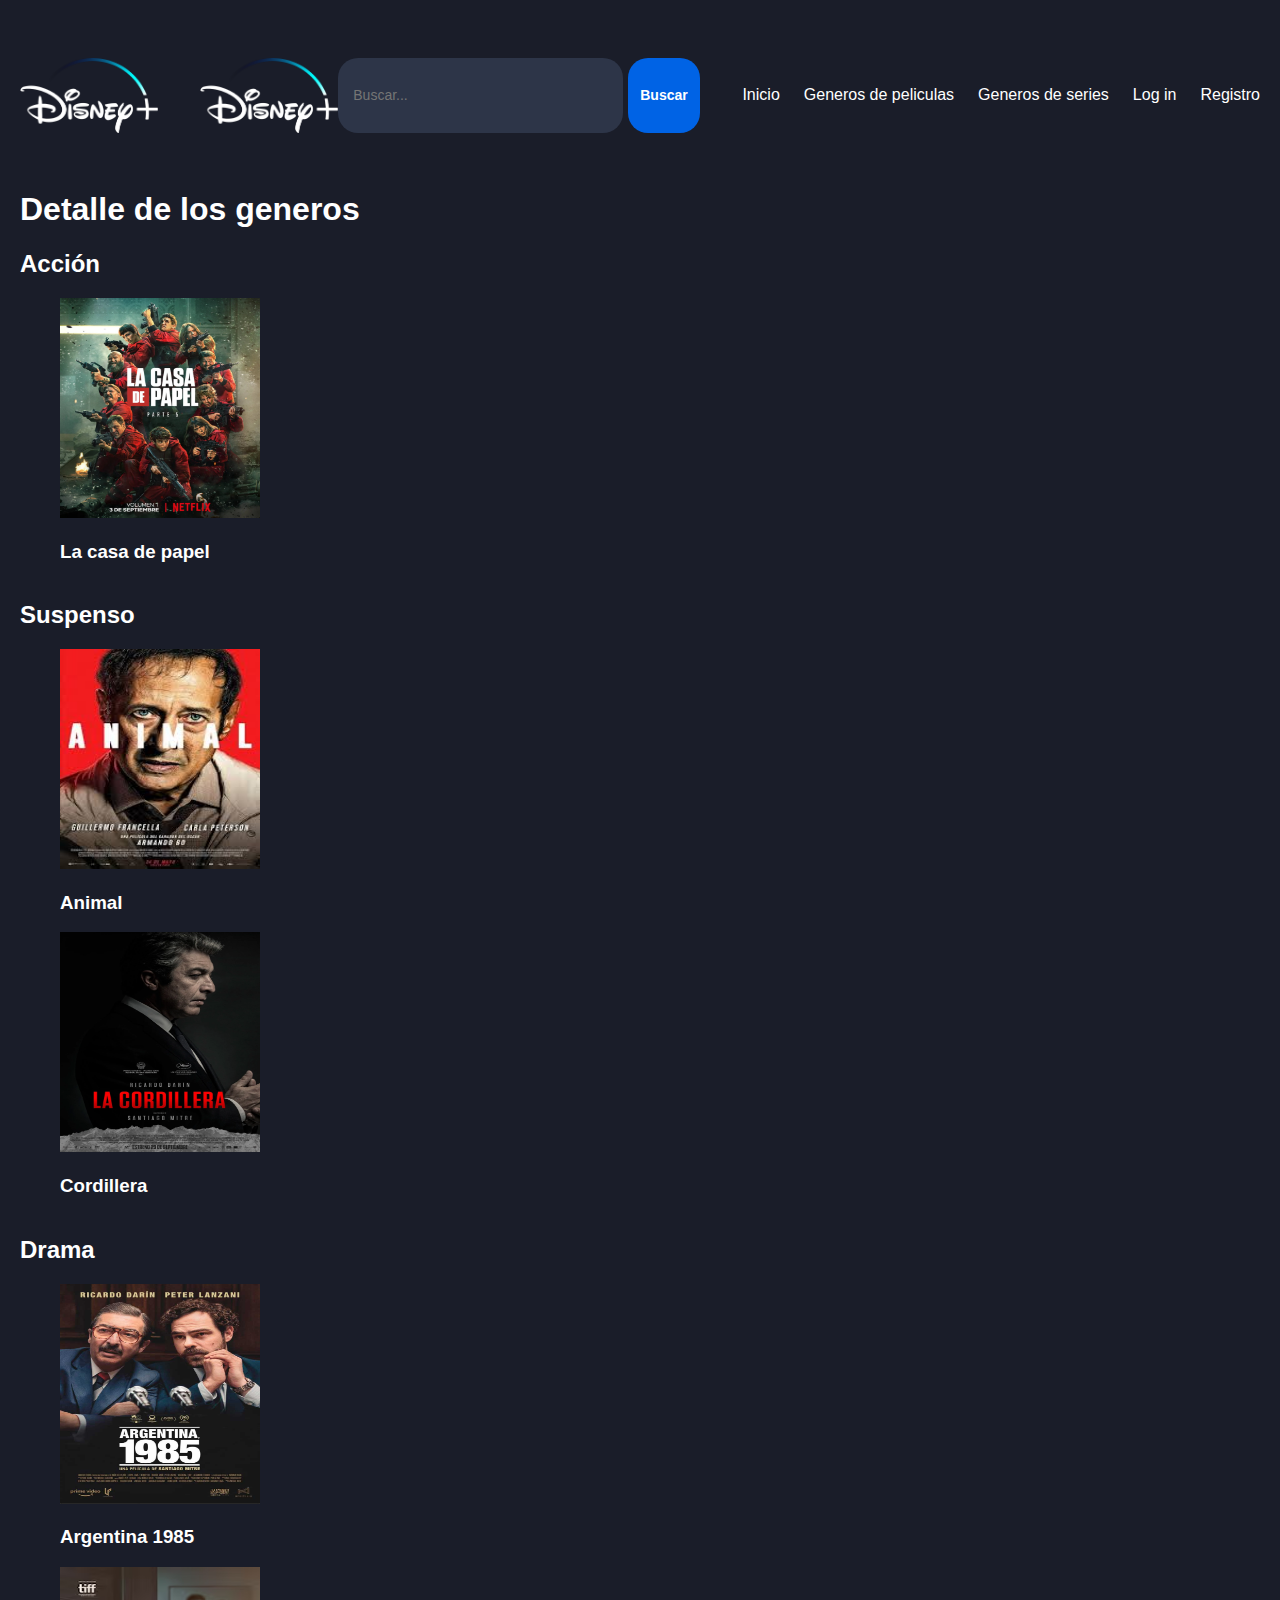
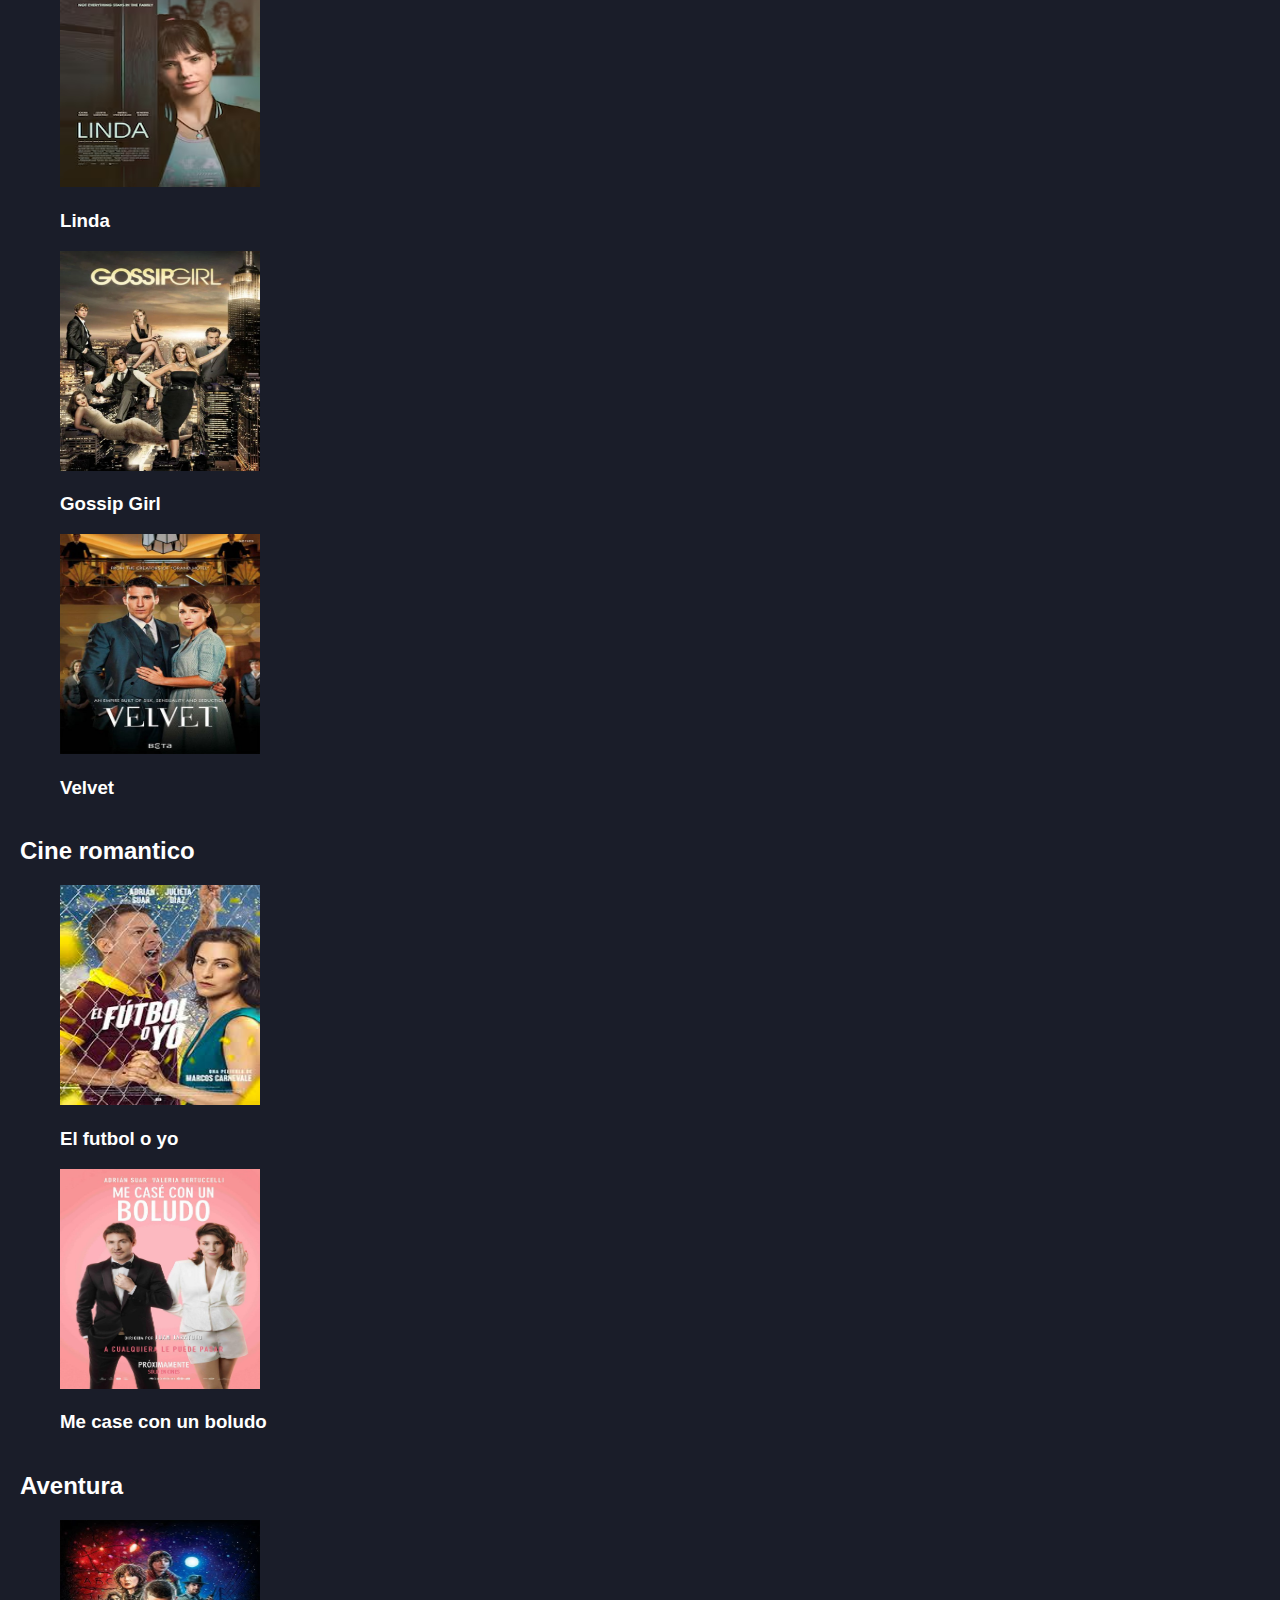
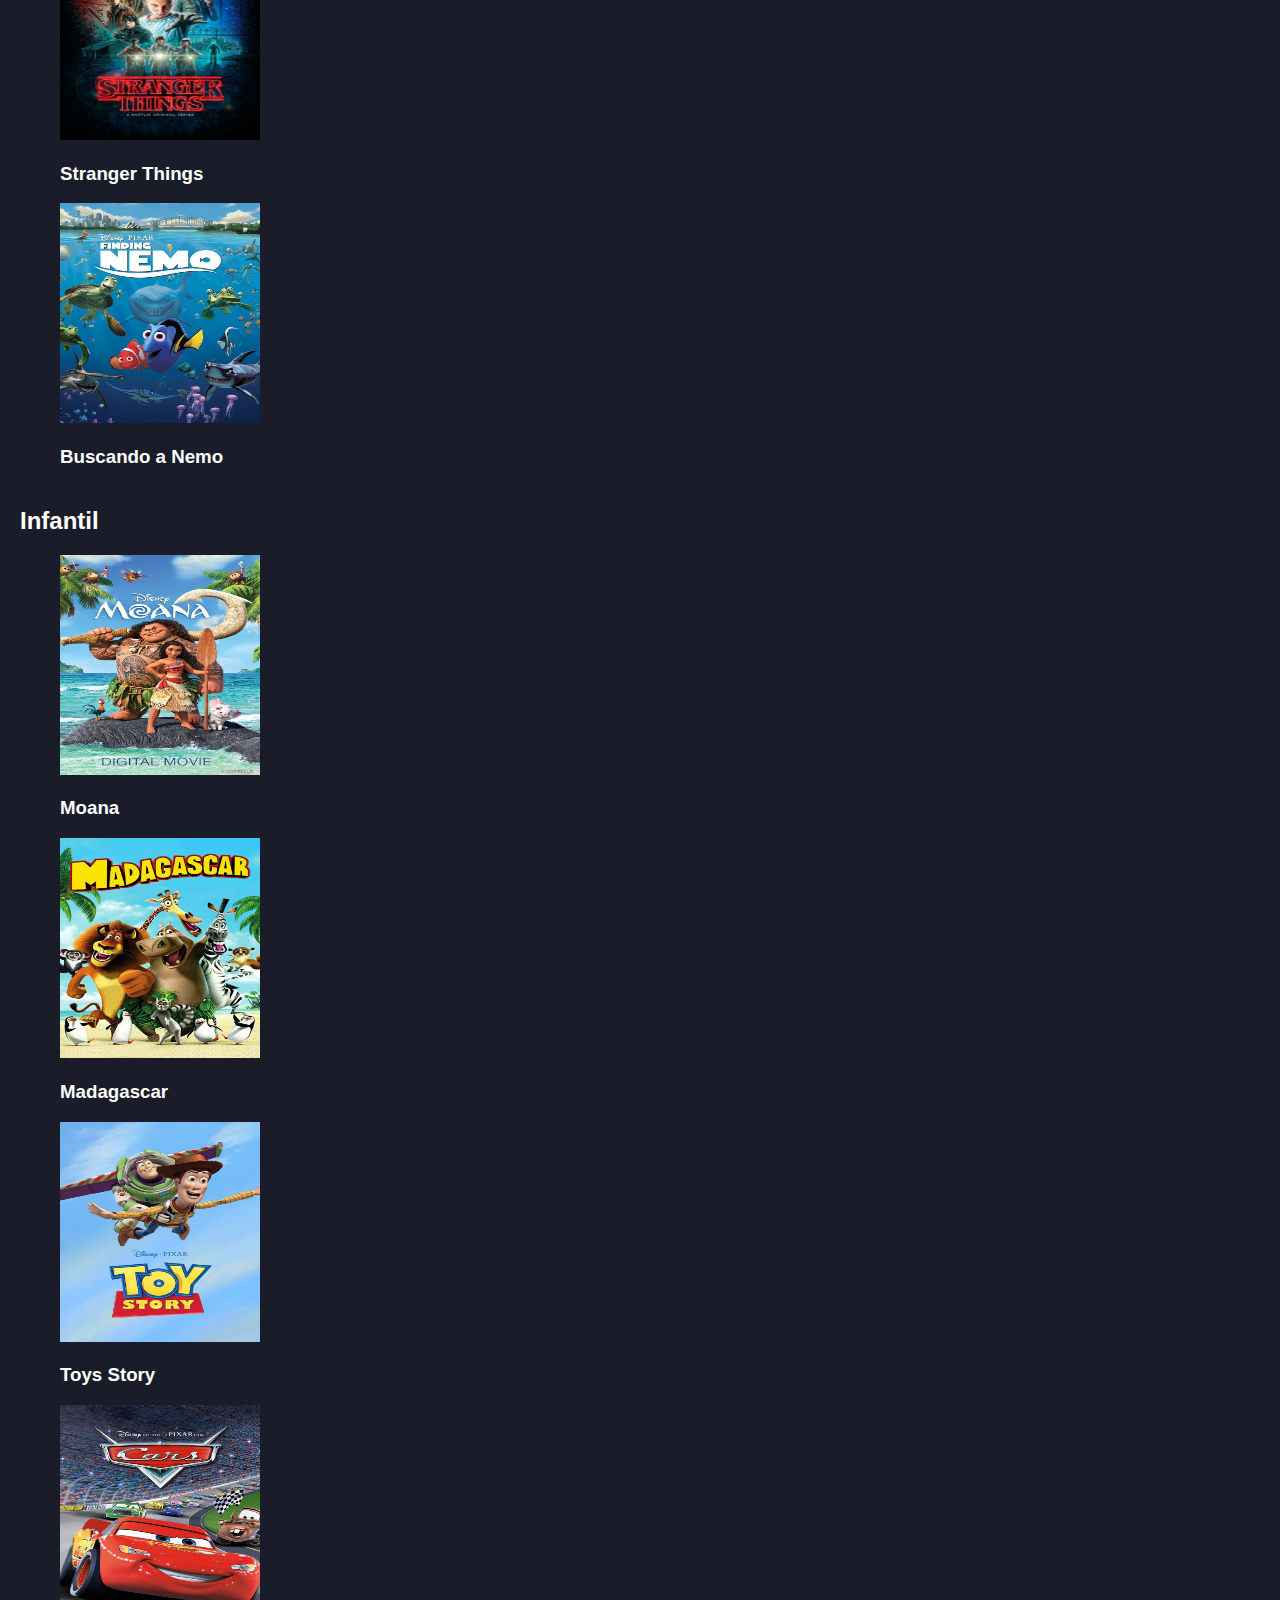
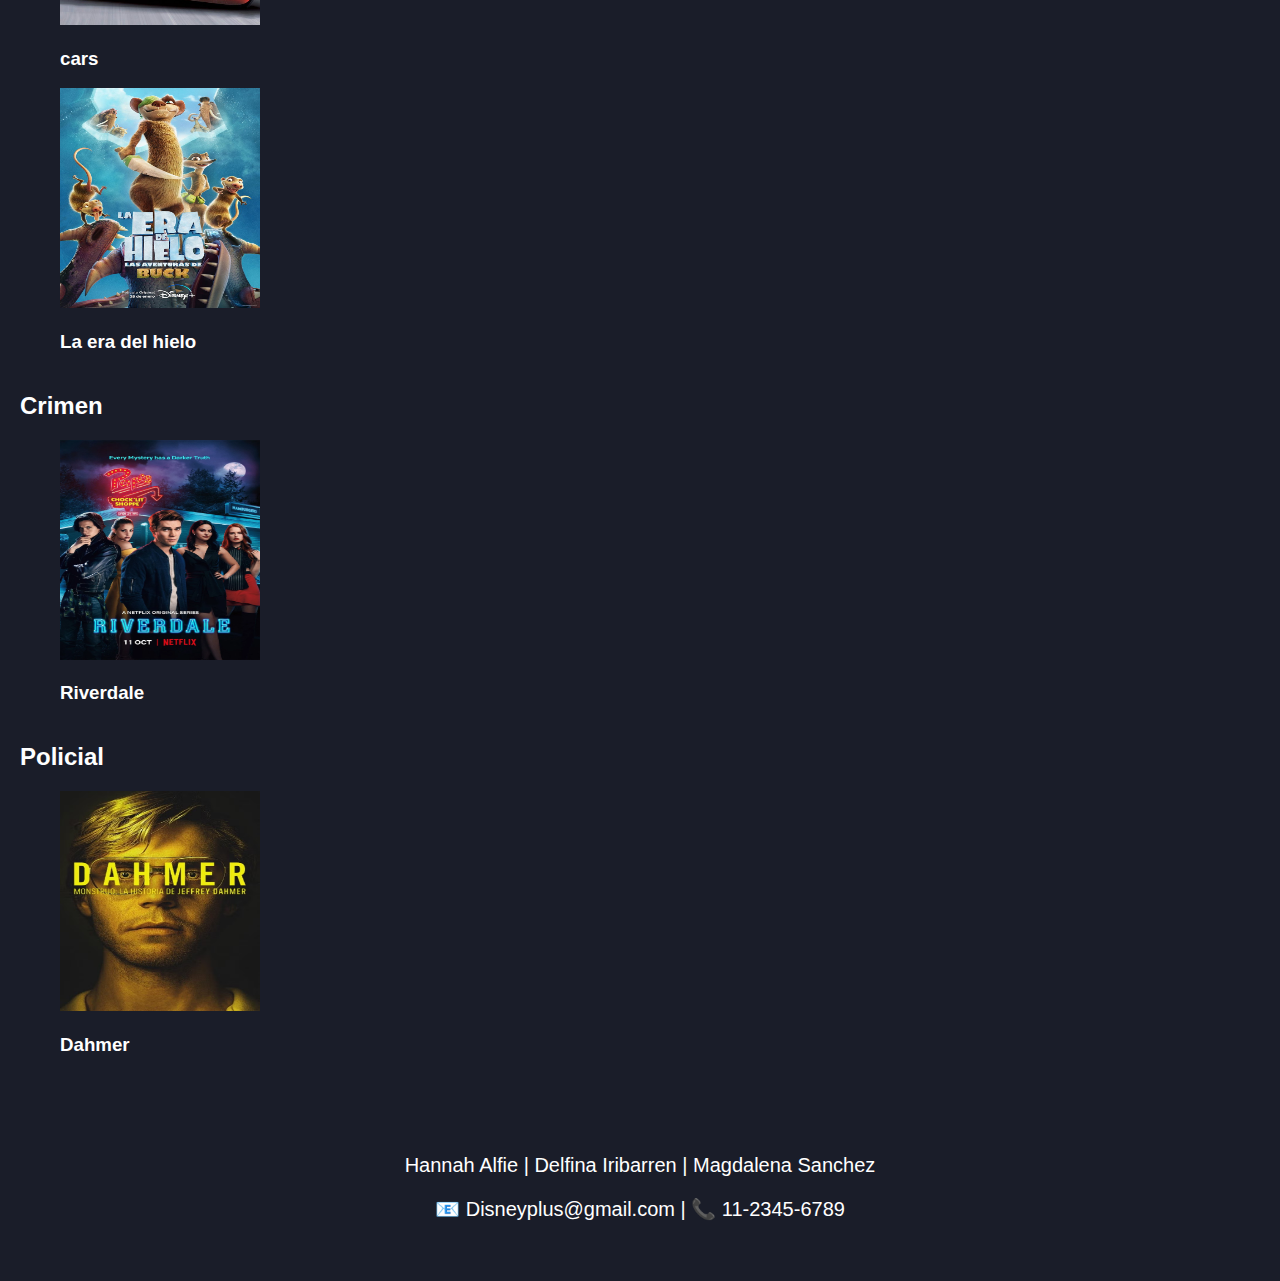
==== commit 66d6ae16: "hice detalleGenero html y su css" ====
--- a/detalleGenero.html
+++ b/detalleGenero.html
@@ -8,16 +8,13 @@
 </head>
 <body>
     <header>
-<<<<<<< HEAD
         <img class="logo" src="./img/Disney_Plus_logo.svg.png" alt="">
 
         <form class="buscador"action="./resultadosDeBusqueda.html" method="get">
-=======
 
         <img class="logo" src="./img/Disney_Plus_logo.svg.png" alt="">
 
         <form class="buscador" action="./resultadosDeBusqueda.html" method="get">
->>>>>>> f19dbf4d18cba585ff893a1a8459205131b87686
             <input type="text" name="" id="" placeholder="Buscar..." required>
             <button type="submit">Buscar</button>
         </form>
@@ -42,96 +39,88 @@
             </ul>
         </nav>
     </header>
-<<<<<<< HEAD
     <main>
 <!-- Nombre del género. -->
 <!-- Lista de películas o series de ese género con su foto y su nombre. -->
  <h1> Detalle de los generos</h1>
-    <div class="accion">
-        <ul>
-            <h2>Acción</h2>
+    <div class="detalleGen">
+        <h2>Acción</h2>
+            <ul>
                 <li>
-                <!-- <img> foto pelicula de accion
-                <h3> nombre pelicula de accion</h3> -->
+                    <img src="./img/lcdp.jpg" alt="la casa de papel">
+                    <h3> La casa de papel </h3>
                 </li>
-            <h2> Suspenso </h2>
+            </ul>
+        <h2> Suspenso </h2>
+            <ul>
                 <li>
-
+                    <img src="./img/animal.png" alt="">
+                    <h3> Animal </h3>
+                    <img src="./img/cordillera.jpg" alt="">
+                    <h3> Cordillera </h3>
                 </li>
-            <h2> Drama </h2>
+            </ul>
+        <h2> Drama </h2>
+            <ul>
                 <li>
-                    
+                    <img src="./img/arg1985.png" alt="">
+                    <h3> Argentina 1985 </h3>
+                    <img src="./img/linda.jpg" alt="">
+                    <h3> Linda </h3>
+                    <img src="./img/gossip.jpg" alt="">
+                    <h3> Gossip Girl </h3>
+                    <img src="./img/velvet.jpg" alt="">
+                    <h3> Velvet </h3>
                 </li>
-            <h2> Cine romantico </h2>
+            </ul>
+        <h2> Cine romantico </h2>
+            <ul>
                 <li>
-                    
+                    <img src="./img/elfutbol.png" alt="">
+                    <h3> El futbol o yo </h3>
+                    <img src="./img/Me_casae_con_un_boludo.jpg" alt="">
+                    <h3> Me case con un boludo </h3>
                 </li>
-            <h2> Aventura </h2>
+            </ul>
+        <h2> Aventura </h2>
+            <ul>    
                 <li>
-                    
+                    <img src="./img/stranger.jpg" alt="">
+                    <h3> Stranger Things </h3>
+                    <img src="./img/nemo.jpg" alt="">
+                    <h3> Buscando a Nemo </h3>
                 </li>
-            <h2> Infantil </h2>
+            </ul>
+        <h2> Infantil </h2>
+            <ul>    
                 <li>
-                    
+                    <img src="./img/moana.jpg" alt="">
+                    <h3> Moana </h3>
+                    <img src="./img/mada.jgp.jpg" alt="">
+                    <h3> Madagascar </h3>
+                    <img src="./img/toy.jpg" alt="">
+                    <h3> Toys Story </h3>
+                    <img src="./img/cars.jpg" alt="">
+                    <h3> cars </h3>
+                    <img src="./img/era.jpg" alt="">
+                    <h3> La era del hielo </h3>
                 </li>
-            <h2> Crimen </h2>
+            </ul>
+        <h2> Crimen </h2>
+            <ul>    
                 <li>
-                    
+                    <img src="./img/riv.jpg" alt="">
+                    <h3> Riverdale </h3>
                 </li>
-            <h2> Policial </h2>
+            </ul>
+        <h2> Policial </h2>
+            <ul>
                 <li>
-                    
+                    <img src="./img/dahmer.jpg" alt="">
+                    <h3> Dahmer </h3>
                 </li>
-        </ul>
+            </ul>
     </div>
-
-   <!-- 
-Animal: suspenso
-Argentina 1985: drama
-El futbol o yo: cine romantico
-la cordillera: suspenso - drama
-linda: drama
-me case con un boludo: cine romantico - comedia romantica
-
-moana: animacion  - infantil
-madagascar: animacion -  - infantil
-toy story: animacion -  - infantil
-buscando a nemo: animacion -  - infantil
-cars: animacion -  - infantil
-la era de hielo: animacion -  - infantil
-
-gossip girl: drama
-la casa de papel: accion
-stranger things: aventura - ciencia ficcion
-riverdale: crimen - drama - suspenso
-velvet: drama - aventura
-dahmer: policial
-   -->
-
-=======
-
-
-    <main class="main-detalle-genero">
-
-        <h1>Drama</h1>
-        <h2>Detalle del género:</h2>
-        <p>El drama es un género cinematográfico que se centra en el desarrollo de conflictos emocionales, psicológicos o sociales a través de narrativas profundas y personajes complejos. Su esencia radica en explorar la condición humana, presentando situaciones realistas o conmovedoras que generan reflexión y empatía en el espectador. Técnicamente, suele emplear un ritmo pausado, diálogos cargados de significado y una estética sobria para intensificar las emociones. A diferencia de otros géneros, el drama prioriza la evolución interna de los personajes y sus relaciones, abordando temas universales como el amor, la pérdida, la injusticia o la redención, sin recurrir a elementos fantásticos o humorísticos. Su impacto reside en la autenticidad y la capacidad de conectar con experiencias humanas fundamentales.</p>
-        
-
-        <img src="./img/animal.png" alt="">
-        <h2>Animal</h2>
-
-        <img src="./img/arg1985.png" alt="">
-                <h2>Argentina 1985</h2>
-
-        <img src="./img/cordillera.jpg" alt="">
-        <h2>La cordillera</h2>
-        
-        <img src="./img/linda.jpg" alt="">
-        <h2>Linda</h2>
->>>>>>> f19dbf4d18cba585ff893a1a8459205131b87686
-
-    </main>
 
     <footer>
         <p>Hannah Alfie | Delfina Iribarren | Magdalena Sanchez</p>
--- a/css/styles.css
+++ b/css/styles.css
@@ -269,12 +269,21 @@
     border-radius: 12px;
 }
 
-
 /* DETALLE GENERO */
-
-
-
-
+.detalleGen img {
+    width: 200px;
+    height: 220px;
+
+}
+
+.detalleGen li {
+    list-style-type: none;
+}
+
+.detalleGen ul {
+    display: flex;
+    flex-wrap: wrap;
+}
 
 
 /* Medida para COMPUTADORAS, que la medida es 1024px o menos */
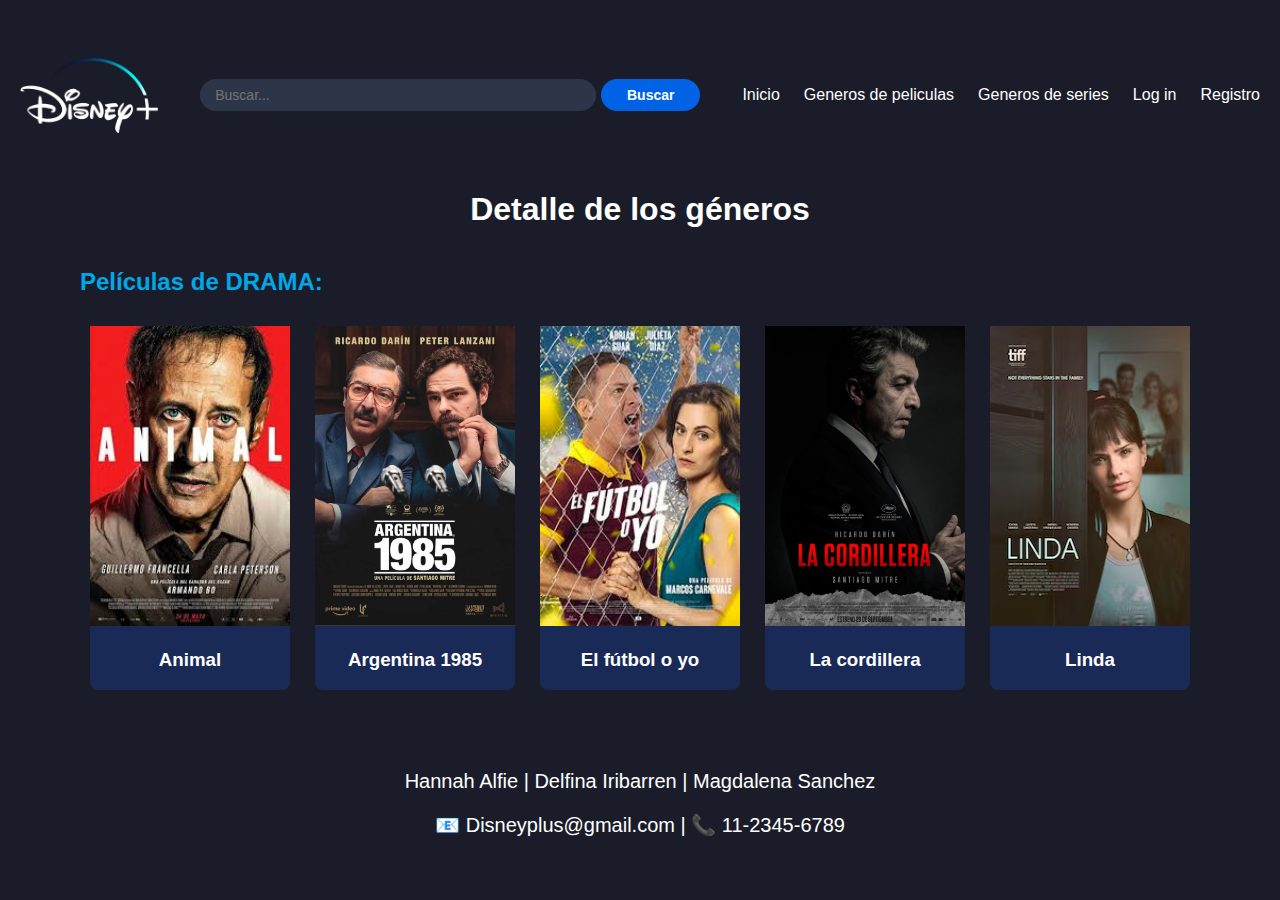
==== commit a36b6581: "DETALLE GENERO" ====
--- a/detalleGenero.html
+++ b/detalleGenero.html
@@ -7,10 +7,8 @@
     <link rel="stylesheet" href="./css/styles.css">
 </head>
 <body>
+   
     <header>
-        <img class="logo" src="./img/Disney_Plus_logo.svg.png" alt="">
-
-        <form class="buscador"action="./resultadosDeBusqueda.html" method="get">
 
         <img class="logo" src="./img/Disney_Plus_logo.svg.png" alt="">
 
@@ -39,89 +37,42 @@
             </ul>
         </nav>
     </header>
-    <main>
-<!-- Nombre del género. -->
-<!-- Lista de películas o series de ese género con su foto y su nombre. -->
- <h1> Detalle de los generos</h1>
-    <div class="detalleGen">
-        <h2>Acción</h2>
-            <ul>
-                <li>
-                    <img src="./img/lcdp.jpg" alt="la casa de papel">
-                    <h3> La casa de papel </h3>
-                </li>
-            </ul>
-        <h2> Suspenso </h2>
-            <ul>
-                <li>
-                    <img src="./img/animal.png" alt="">
-                    <h3> Animal </h3>
-                    <img src="./img/cordillera.jpg" alt="">
-                    <h3> Cordillera </h3>
-                </li>
-            </ul>
-        <h2> Drama </h2>
-            <ul>
-                <li>
-                    <img src="./img/arg1985.png" alt="">
-                    <h3> Argentina 1985 </h3>
-                    <img src="./img/linda.jpg" alt="">
-                    <h3> Linda </h3>
-                    <img src="./img/gossip.jpg" alt="">
-                    <h3> Gossip Girl </h3>
-                    <img src="./img/velvet.jpg" alt="">
-                    <h3> Velvet </h3>
-                </li>
-            </ul>
-        <h2> Cine romantico </h2>
-            <ul>
-                <li>
-                    <img src="./img/elfutbol.png" alt="">
-                    <h3> El futbol o yo </h3>
-                    <img src="./img/Me_casae_con_un_boludo.jpg" alt="">
-                    <h3> Me case con un boludo </h3>
-                </li>
-            </ul>
-        <h2> Aventura </h2>
-            <ul>    
-                <li>
-                    <img src="./img/stranger.jpg" alt="">
-                    <h3> Stranger Things </h3>
-                    <img src="./img/nemo.jpg" alt="">
-                    <h3> Buscando a Nemo </h3>
-                </li>
-            </ul>
-        <h2> Infantil </h2>
-            <ul>    
-                <li>
-                    <img src="./img/moana.jpg" alt="">
-                    <h3> Moana </h3>
-                    <img src="./img/mada.jgp.jpg" alt="">
-                    <h3> Madagascar </h3>
-                    <img src="./img/toy.jpg" alt="">
-                    <h3> Toys Story </h3>
-                    <img src="./img/cars.jpg" alt="">
-                    <h3> cars </h3>
-                    <img src="./img/era.jpg" alt="">
-                    <h3> La era del hielo </h3>
-                </li>
-            </ul>
-        <h2> Crimen </h2>
-            <ul>    
-                <li>
-                    <img src="./img/riv.jpg" alt="">
-                    <h3> Riverdale </h3>
-                </li>
-            </ul>
-        <h2> Policial </h2>
-            <ul>
-                <li>
-                    <img src="./img/dahmer.jpg" alt="">
-                    <h3> Dahmer </h3>
-                </li>
-            </ul>
-    </div>
 
+    <main class="detalle-genero">
+        <h1>Detalle de los géneros</h1>
+        
+        <div class="contenedor-genero">
+            <h2>Películas de DRAMA:</h2>
+            
+            <div class="lista-peliculas">
+                <div class="pelicula">
+                    <img src="./img/animal.png" alt="Animal">
+                    <h3>Animal</h3>
+                </div>
+                
+                <div class="pelicula">
+                    <img src="./img/arg1985.png" alt="Argentina 1985">
+                    <h3>Argentina 1985</h3>
+                </div>
+                
+                <div class="pelicula">
+                    <img src="./img/elfutbol.png" alt="El fútbol o yo">
+                    <h3>El fútbol o yo</h3>
+                </div>
+                
+                <div class="pelicula">
+                    <img src="./img/cordillera.jpg" alt="La cordillera">
+                    <h3>La cordillera</h3>
+                </div>
+                
+                <div class="pelicula">
+                    <img src="./img/linda.jpg" alt="Linda">
+                    <h3>Linda</h3>
+                </div>
+            </div>
+        </div>
+    </main>
+            
     <footer>
         <p>Hannah Alfie | Delfina Iribarren | Magdalena Sanchez</p>
         <p>📧 Disneyplus@gmail.com | 📞 11-2345-6789</p>
--- a/css/styles.css
+++ b/css/styles.css
@@ -270,20 +270,46 @@
 }
 
 /* DETALLE GENERO */
-.detalleGen img {
+.detalle-genero {
+    padding: 0 20px;
+    max-width: 1200px;
+    margin: 0 auto;
+}
+
+
+.detalle-genero h1 {
+    font-size: 32px;
+    text-align: center;
+    margin-bottom: 40px;
+}
+
+.detalle-genero h2 {
+    font-size: 24px;
+    color: #00a8e8;
+    margin-bottom: 30px;
+    padding-left: 20px;
+}
+
+
+.lista-peliculas {
+    display: flex;
+    justify-content: center;
+    gap: 25px;
+}
+
+
+.pelicula {
     width: 200px;
-    height: 220px;
-
-}
-
-.detalleGen li {
-    list-style-type: none;
-}
-
-.detalleGen ul {
-    display: flex;
-    flex-wrap: wrap;
-}
+    background: #192a56;
+    border-radius: 8px;
+    text-align: center;
+}
+
+.pelicula img {
+    width: 100%;
+    height: 300px;
+}
+
 
 
 /* Medida para COMPUTADORAS, que la medida es 1024px o menos */
@@ -402,20 +428,3 @@
         font-size: 16px;
     }
 }
-
-/* GENEROS PELICULAS Y GENEROS SERIES */
-.generos ul{
-    display: flex;
-    justify-content: space-around;
-}
-.generos li{
-    padding: 5px;
-    list-style: none;
-}
-.generos a{
-    text-decoration: none;
-    color:#00a8e8;
-    border: 2px solid #00a8e8;
-    border-radius: 4px;
-    padding: 8px;
-}
